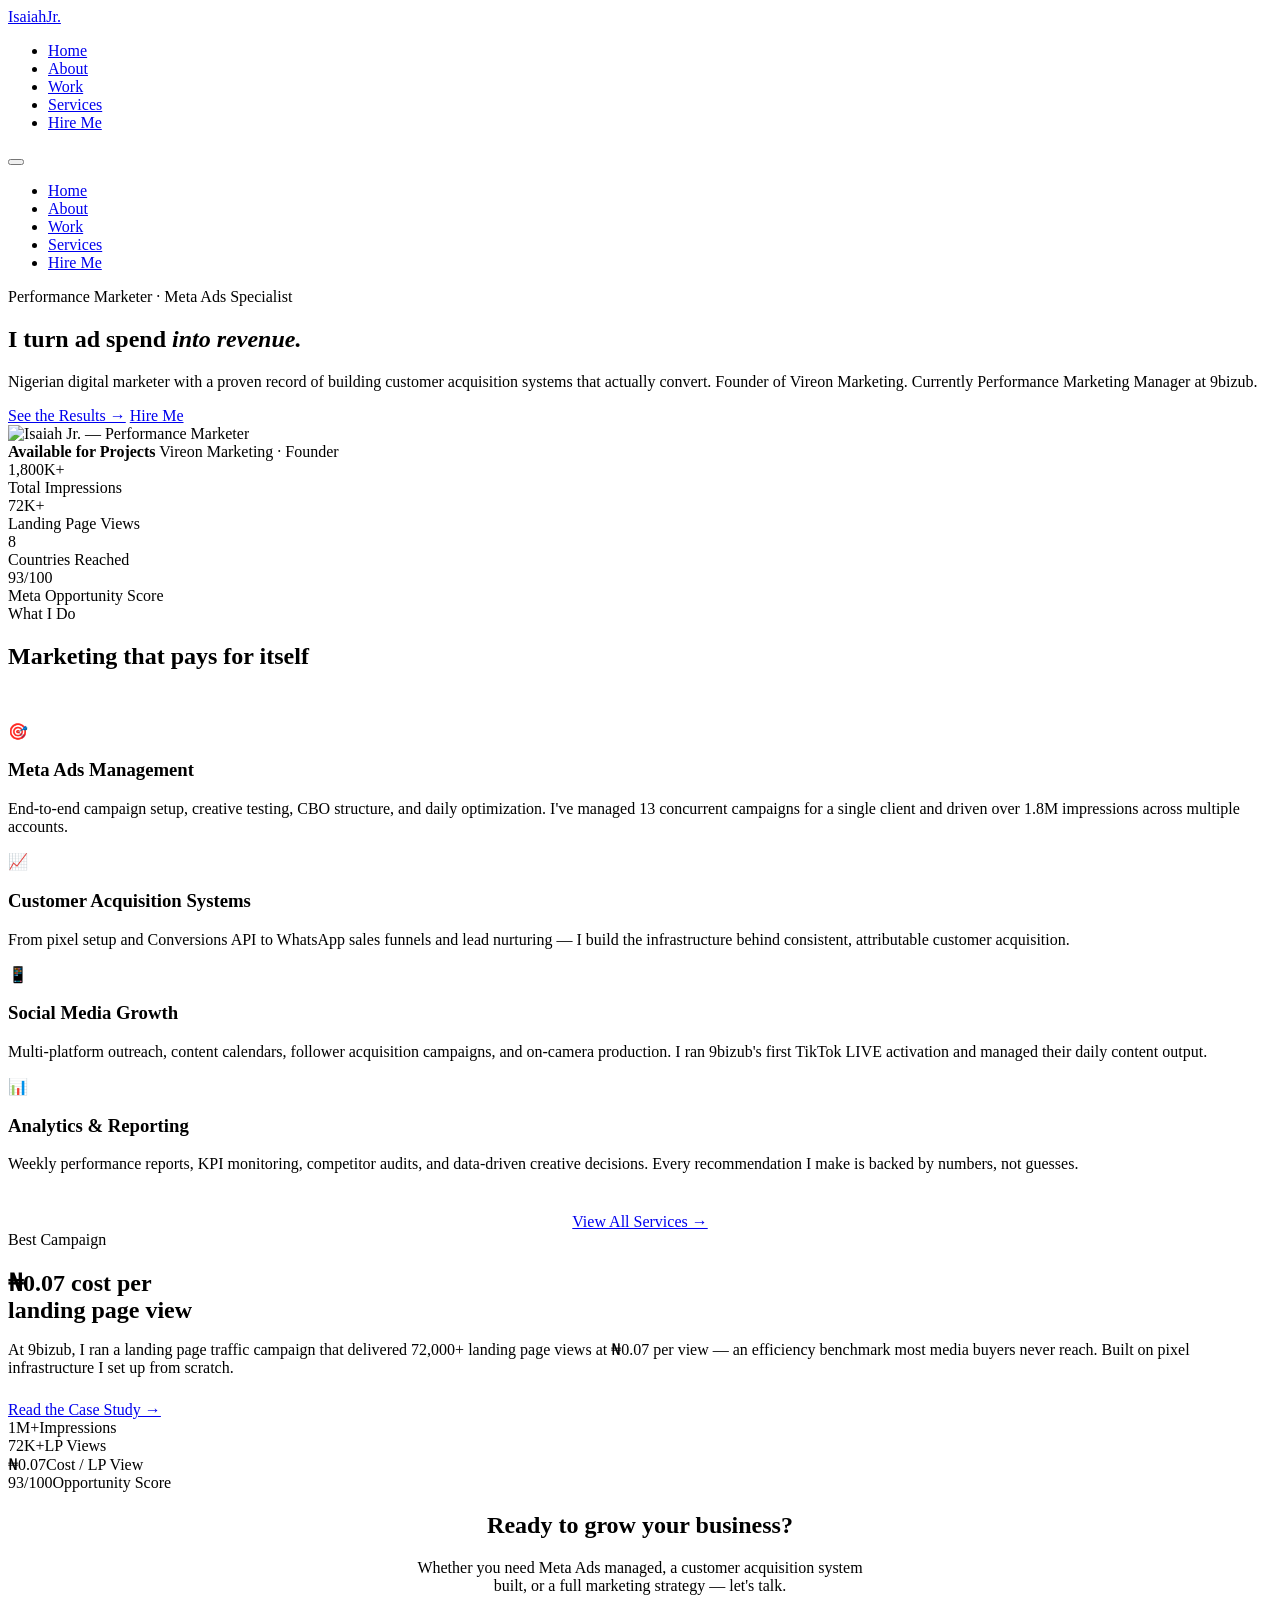
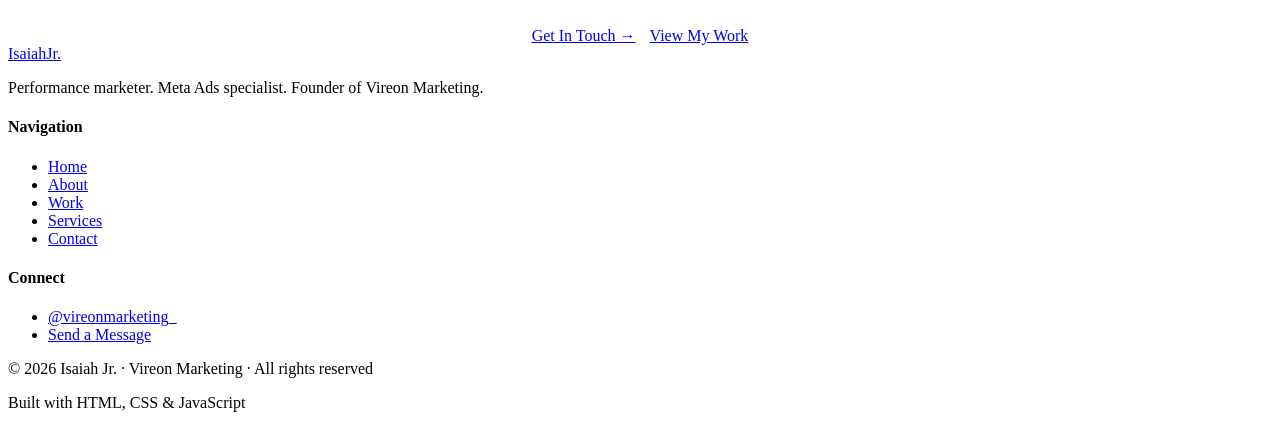
==== index.html @ 8ff554e5 "Add files via upload" ====
<!DOCTYPE html>
<html lang="en">
<head>
  <meta charset="UTF-8" />
  <meta name="viewport" content="width=device-width, initial-scale=1.0" />
  <title>Isaiah Jr. — Performance Marketing | Meta Ads Specialist</title>
  <meta name="description" content="Nigerian performance marketer specialising in Meta Ads, customer acquisition, and revenue growth. Founder of Vireon Marketing." />
  <link rel="stylesheet" href="css/style.css" />
</head>
<body>

<nav class="navbar">
  <div class="navbar-inner">
    <a href="index.html" class="nav-logo">Isaiah<span>Jr.</span></a>
    <ul class="nav-links">
      <li><a href="index.html" class="active">Home</a></li>
      <li><a href="about.html">About</a></li>
      <li><a href="work.html">Work</a></li>
      <li><a href="services.html">Services</a></li>
      <li><a href="contact.html" class="nav-cta">Hire Me</a></li>
    </ul>
    <button class="hamburger" aria-label="Toggle menu"><span></span><span></span><span></span></button>
  </div>
  <ul class="mobile-menu">
    <li><a href="index.html">Home</a></li>
    <li><a href="about.html">About</a></li>
    <li><a href="work.html">Work</a></li>
    <li><a href="services.html">Services</a></li>
    <li><a href="contact.html">Hire Me</a></li>
  </ul>
</nav>

<main>

  <!-- HERO -->
  <section class="hero">
    <div class="container">
      <div class="hero-grid">
        <div class="hero-content">
          <div class="hero-label">Performance Marketer · Meta Ads Specialist</div>
          <h1 class="hero-title">
            I turn ad spend
            <em>into revenue.</em>
          </h1>
          <p class="hero-desc">
            Nigerian digital marketer with a proven record of building customer acquisition systems that actually convert.
            Founder of Vireon Marketing. Currently Performance Marketing Manager at 9bizub.
          </p>
          <div class="hero-cta">
            <a href="work.html" class="btn btn-red">See the Results →</a>
            <a href="contact.html" class="btn btn-outline">Hire Me</a>
          </div>
        </div>
        <div class="hero-visual">
          <div class="photo-frame">
            <img src="img/isaiah.jpg" alt="Isaiah Jr. — Performance Marketer" class="hero-photo" />
            <div class="photo-badge">
              <div class="badge-dot"></div>
              <div class="badge-text">
                <strong>Available for Projects</strong>
                Vireon Marketing · Founder
              </div>
            </div>
          </div>
        </div>
      </div>
    </div>
  </section>

  <!-- STATS BAR -->
  <section class="stats-bar">
    <div class="container">
      <div class="stats-grid">
        <div class="stat-item reveal">
          <div class="stat-num" data-count="1800" data-suffix="K+">1,800K<span class="suf">+</span></div>
          <div class="stat-lbl">Total Impressions</div>
        </div>
        <div class="stat-item reveal d1">
          <div class="stat-num" data-count="72" data-suffix="K+">72K<span class="suf">+</span></div>
          <div class="stat-lbl">Landing Page Views</div>
        </div>
        <div class="stat-item reveal d2">
          <div class="stat-num" data-count="8" data-suffix="">8<span class="suf"></span></div>
          <div class="stat-lbl">Countries Reached</div>
        </div>
        <div class="stat-item reveal d3">
          <div class="stat-num" data-count="93" data-suffix="/100">93<span class="suf">/100</span></div>
          <div class="stat-lbl">Meta Opportunity Score</div>
        </div>
      </div>
    </div>
  </section>

  <!-- WHAT I DO -->
  <section class="section">
    <div class="container">
      <div class="reveal" style="margin-bottom:52px;">
        <span class="eyebrow">What I Do</span>
        <h2 style="color:var(--text);">Marketing that pays <span class="text-red">for itself</span></h2>
        <div class="divider-red"></div>
      </div>
      <div class="services-preview">
        <article class="card sp-card reveal d1">
          <div class="sp-icon">🎯</div>
          <h3>Meta Ads Management</h3>
          <p>End-to-end campaign setup, creative testing, CBO structure, and daily optimization. I've managed 13 concurrent campaigns for a single client and driven over 1.8M impressions across multiple accounts.</p>
        </article>
        <article class="card sp-card reveal d2">
          <div class="sp-icon">📈</div>
          <h3>Customer Acquisition Systems</h3>
          <p>From pixel setup and Conversions API to WhatsApp sales funnels and lead nurturing — I build the infrastructure behind consistent, attributable customer acquisition.</p>
        </article>
        <article class="card sp-card reveal d3">
          <div class="sp-icon">📱</div>
          <h3>Social Media Growth</h3>
          <p>Multi-platform outreach, content calendars, follower acquisition campaigns, and on-camera production. I ran 9bizub's first TikTok LIVE activation and managed their daily content output.</p>
        </article>
        <article class="card sp-card reveal d4">
          <div class="sp-icon">📊</div>
          <h3>Analytics & Reporting</h3>
          <p>Weekly performance reports, KPI monitoring, competitor audits, and data-driven creative decisions. Every recommendation I make is backed by numbers, not guesses.</p>
        </article>
      </div>
      <div style="text-align:center;margin-top:40px;" class="reveal">
        <a href="services.html" class="btn btn-outline">View All Services →</a>
      </div>
    </div>
  </section>

  <!-- FEATURED RESULT -->
  <section class="section-sm" style="background:var(--bg2);border-top:1px solid var(--border);border-bottom:1px solid var(--border);">
    <div class="container">
      <div class="result-banner reveal">
        <div>
          <span class="eyebrow">Best Campaign</span>
          <h2 style="color:var(--text);margin-bottom:14px;">₦0.07 cost per<br/><span class="text-red">landing page view</span></h2>
          <p style="margin-bottom:24px;">
            At 9bizub, I ran a landing page traffic campaign that delivered 72,000+ landing page views
            at ₦0.07 per view — an efficiency benchmark most media buyers never reach.
            Built on pixel infrastructure I set up from scratch.
          </p>
          <a href="work.html" class="btn btn-red">Read the Case Study →</a>
        </div>
        <div class="result-nums">
          <div class="rnum"><span class="rnum-val">1M+</span><span class="pstat-lbl text-muted">Impressions</span></div>
          <div class="rnum"><span class="rnum-val">72K+</span><span class="pstat-lbl text-muted">LP Views</span></div>
          <div class="rnum"><span class="rnum-val">₦0.07</span><span class="pstat-lbl text-muted">Cost / LP View</span></div>
          <div class="rnum"><span class="rnum-val">93/100</span><span class="pstat-lbl text-muted">Opportunity Score</span></div>
        </div>
      </div>
    </div>
  </section>

  <!-- CTA -->
  <section class="section-sm">
    <div class="container" style="text-align:center;">
      <div class="reveal">
        <h2 style="color:var(--text);">Ready to grow your <span class="text-gold">business?</span></h2>
        <p style="max-width:480px;margin:16px auto 32px;">
          Whether you need Meta Ads managed, a customer acquisition system built, or a full marketing strategy — let's talk.
        </p>
        <div style="display:flex;gap:14px;justify-content:center;flex-wrap:wrap;">
          <a href="contact.html" class="btn btn-red">Get In Touch →</a>
          <a href="work.html" class="btn btn-outline">View My Work</a>
        </div>
      </div>
    </div>
  </section>

</main>

<footer>
  <div class="footer-inner">
    <div class="footer-top">
      <div class="footer-brand">
        <a href="index.html" class="nav-logo">Isaiah<span>Jr.</span></a>
        <p>Performance marketer. Meta Ads specialist. Founder of Vireon Marketing.</p>
      </div>
      <nav class="footer-col">
        <h4>Navigation</h4>
        <ul>
          <li><a href="index.html">Home</a></li>
          <li><a href="about.html">About</a></li>
          <li><a href="work.html">Work</a></li>
          <li><a href="services.html">Services</a></li>
          <li><a href="contact.html">Contact</a></li>
        </ul>
      </nav>
      <div class="footer-col">
        <h4>Connect</h4>
        <ul>
          <li><a href="https://instagram.com/vireonmarketing_" target="_blank" rel="noopener">@vireonmarketing_</a></li>
          <li><a href="contact.html">Send a Message</a></li>
        </ul>
      </div>
    </div>
    <div class="footer-bottom">
      <p class="text-muted">&copy; 2026 Isaiah Jr. · Vireon Marketing · All rights reserved</p>
      <p class="text-muted">Built with HTML, CSS &amp; JavaScript</p>
    </div>
  </div>
</footer>

<script src="js/main.js"></script>
</body>
</html>
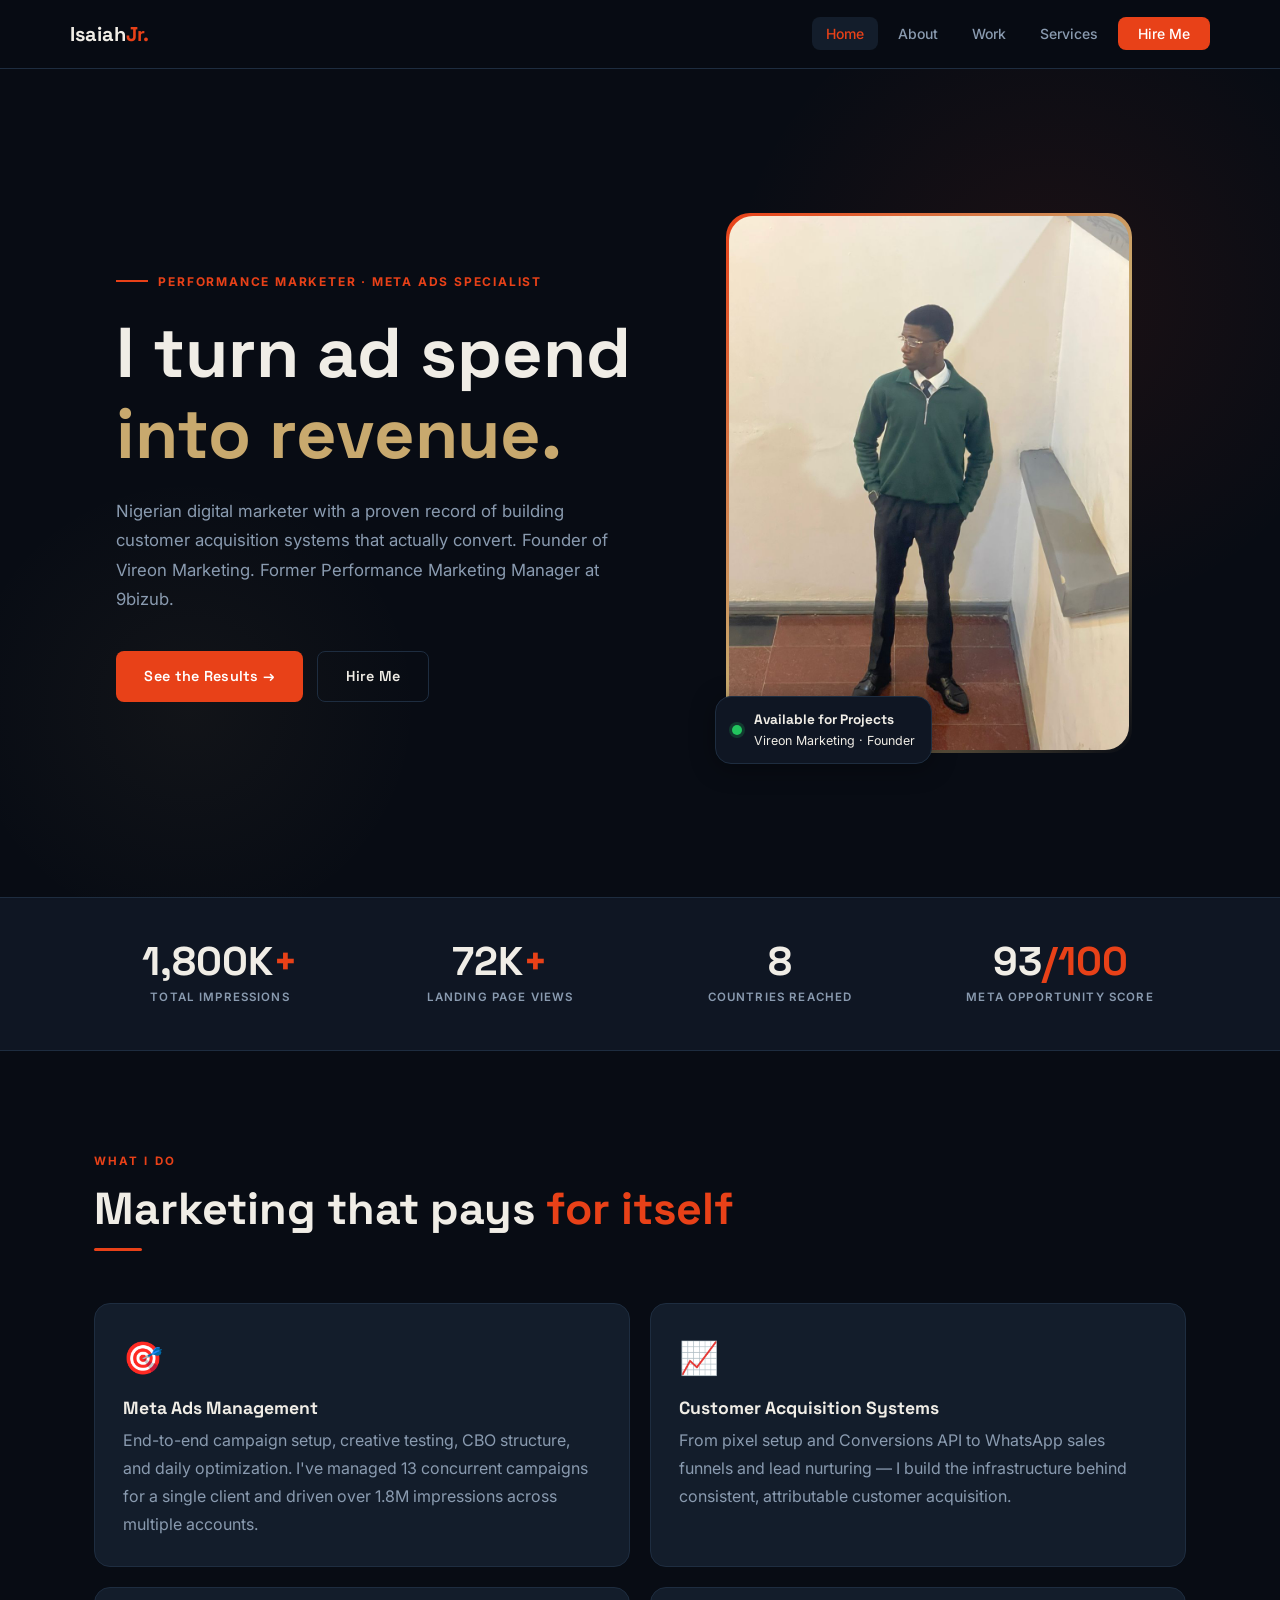
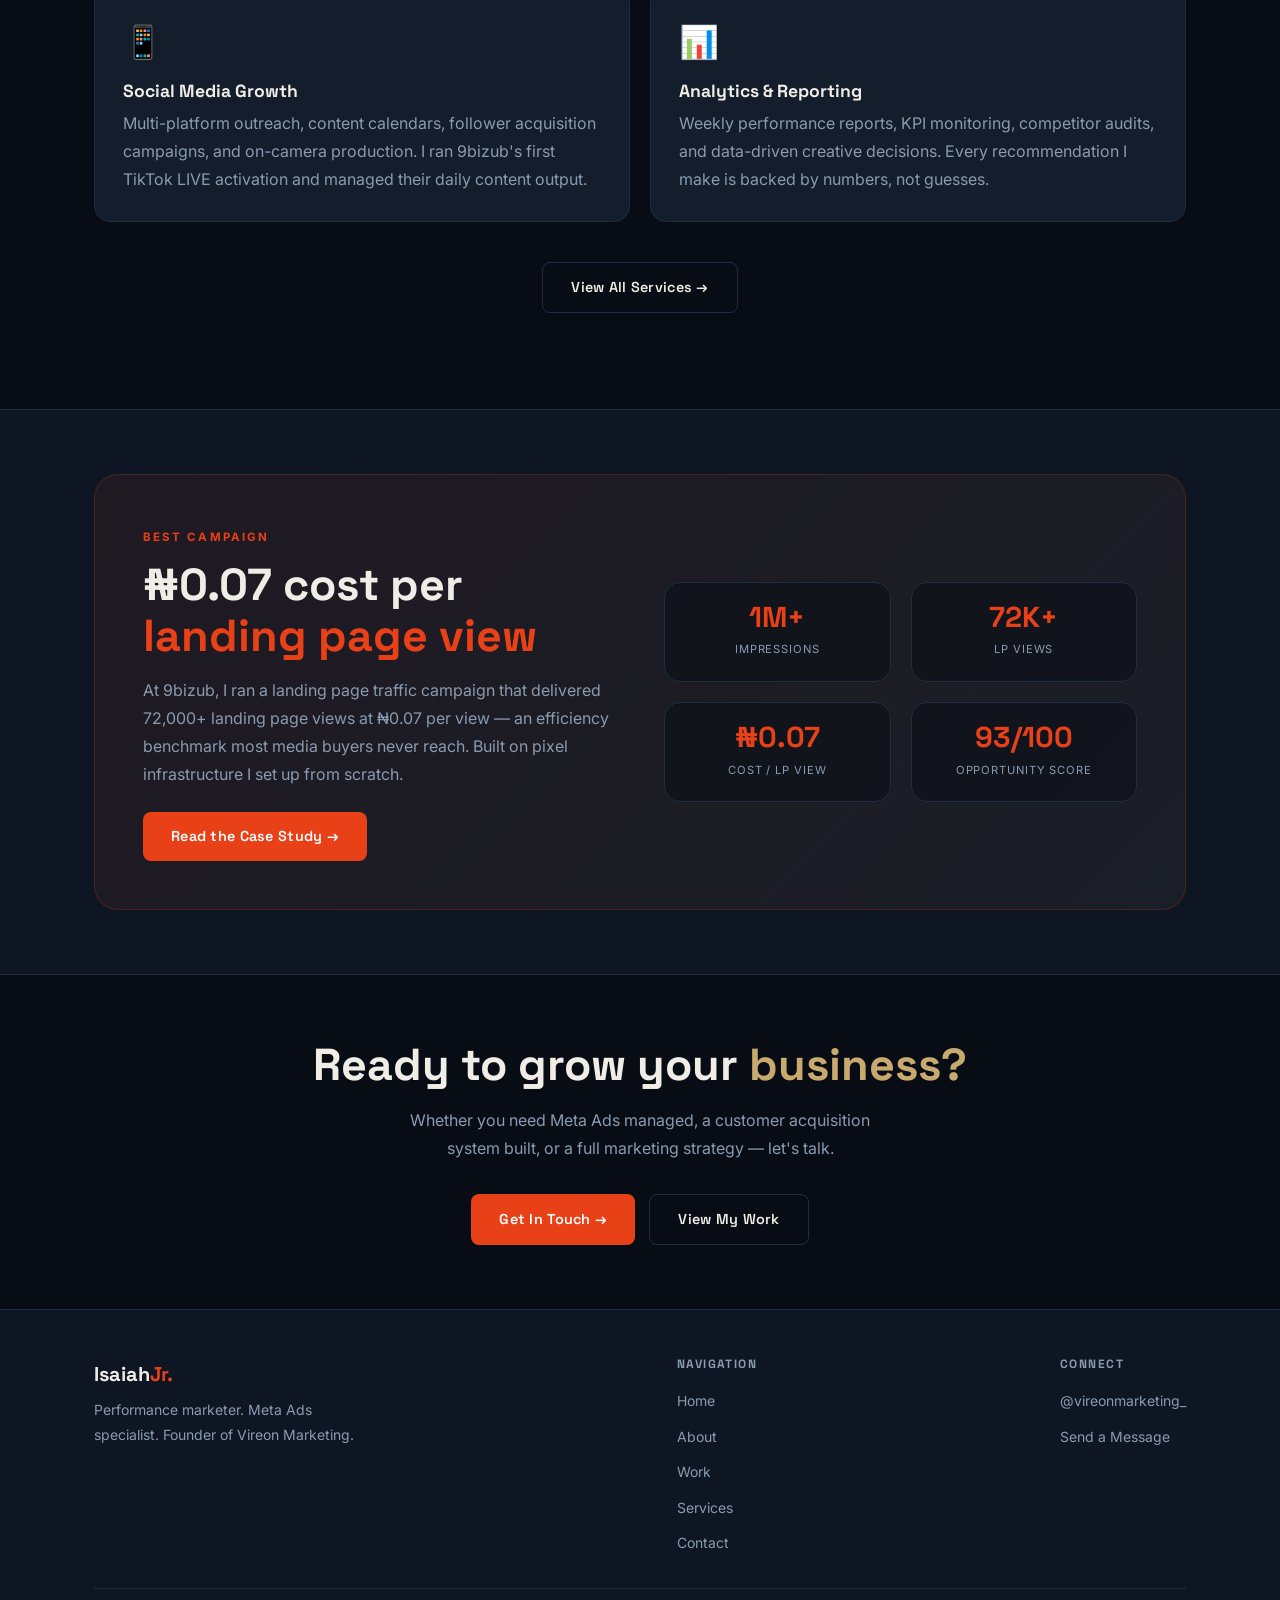
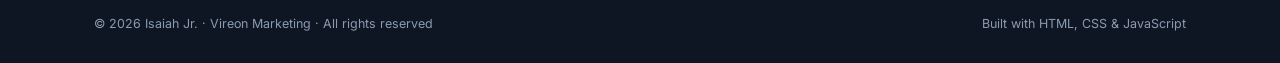
==== commit ec4f301e: "Update index.html" ====
--- a/index.html
+++ b/index.html
@@ -10,6 +10,7 @@
 <body>
 
 <nav class="navbar">
+  <input type="checkbox" id="nav-toggle" />
   <div class="navbar-inner">
     <a href="index.html" class="nav-logo">Isaiah<span>Jr.</span></a>
     <ul class="nav-links">
@@ -19,7 +20,9 @@
       <li><a href="services.html">Services</a></li>
       <li><a href="contact.html" class="nav-cta">Hire Me</a></li>
     </ul>
-    <button class="hamburger" aria-label="Toggle menu"><span></span><span></span><span></span></button>
+    <label for="nav-toggle" class="hamburger" aria-label="Toggle menu">
+      <span></span><span></span><span></span>
+    </label>
   </div>
   <ul class="mobile-menu">
     <li><a href="index.html">Home</a></li>
@@ -44,7 +47,7 @@
           </h1>
           <p class="hero-desc">
             Nigerian digital marketer with a proven record of building customer acquisition systems that actually convert.
-            Founder of Vireon Marketing. Currently Performance Marketing Manager at 9bizub.
+            Founder of Vireon Marketing. Former Performance Marketing Manager at 9bizub.
           </p>
           <div class="hero-cta">
             <a href="work.html" class="btn btn-red">See the Results →</a>
@@ -71,19 +74,19 @@
   <section class="stats-bar">
     <div class="container">
       <div class="stats-grid">
-        <div class="stat-item reveal">
+        <div class="stat-item">
           <div class="stat-num" data-count="1800" data-suffix="K+">1,800K<span class="suf">+</span></div>
           <div class="stat-lbl">Total Impressions</div>
         </div>
-        <div class="stat-item reveal d1">
+        <div class="stat-item">
           <div class="stat-num" data-count="72" data-suffix="K+">72K<span class="suf">+</span></div>
           <div class="stat-lbl">Landing Page Views</div>
         </div>
-        <div class="stat-item reveal d2">
+        <div class="stat-item">
           <div class="stat-num" data-count="8" data-suffix="">8<span class="suf"></span></div>
           <div class="stat-lbl">Countries Reached</div>
         </div>
-        <div class="stat-item reveal d3">
+        <div class="stat-item">
           <div class="stat-num" data-count="93" data-suffix="/100">93<span class="suf">/100</span></div>
           <div class="stat-lbl">Meta Opportunity Score</div>
         </div>
@@ -94,34 +97,34 @@
   <!-- WHAT I DO -->
   <section class="section">
     <div class="container">
-      <div class="reveal" style="margin-bottom:52px;">
+      <div style="margin-bottom:52px;">
         <span class="eyebrow">What I Do</span>
         <h2 style="color:var(--text);">Marketing that pays <span class="text-red">for itself</span></h2>
         <div class="divider-red"></div>
       </div>
       <div class="services-preview">
-        <article class="card sp-card reveal d1">
+        <article class="card sp-card">
           <div class="sp-icon">🎯</div>
           <h3>Meta Ads Management</h3>
           <p>End-to-end campaign setup, creative testing, CBO structure, and daily optimization. I've managed 13 concurrent campaigns for a single client and driven over 1.8M impressions across multiple accounts.</p>
         </article>
-        <article class="card sp-card reveal d2">
+        <article class="card sp-card">
           <div class="sp-icon">📈</div>
           <h3>Customer Acquisition Systems</h3>
           <p>From pixel setup and Conversions API to WhatsApp sales funnels and lead nurturing — I build the infrastructure behind consistent, attributable customer acquisition.</p>
         </article>
-        <article class="card sp-card reveal d3">
+        <article class="card sp-card">
           <div class="sp-icon">📱</div>
           <h3>Social Media Growth</h3>
           <p>Multi-platform outreach, content calendars, follower acquisition campaigns, and on-camera production. I ran 9bizub's first TikTok LIVE activation and managed their daily content output.</p>
         </article>
-        <article class="card sp-card reveal d4">
+        <article class="card sp-card">
           <div class="sp-icon">📊</div>
           <h3>Analytics & Reporting</h3>
           <p>Weekly performance reports, KPI monitoring, competitor audits, and data-driven creative decisions. Every recommendation I make is backed by numbers, not guesses.</p>
         </article>
       </div>
-      <div style="text-align:center;margin-top:40px;" class="reveal">
+      <div style="text-align:center;margin-top:40px;">
         <a href="services.html" class="btn btn-outline">View All Services →</a>
       </div>
     </div>
@@ -130,7 +133,7 @@
   <!-- FEATURED RESULT -->
   <section class="section-sm" style="background:var(--bg2);border-top:1px solid var(--border);border-bottom:1px solid var(--border);">
     <div class="container">
-      <div class="result-banner reveal">
+      <div class="result-banner">
         <div>
           <span class="eyebrow">Best Campaign</span>
           <h2 style="color:var(--text);margin-bottom:14px;">₦0.07 cost per<br/><span class="text-red">landing page view</span></h2>
@@ -142,10 +145,10 @@
           <a href="work.html" class="btn btn-red">Read the Case Study →</a>
         </div>
         <div class="result-nums">
-          <div class="rnum"><span class="rnum-val">1M+</span><span class="pstat-lbl text-muted">Impressions</span></div>
-          <div class="rnum"><span class="rnum-val">72K+</span><span class="pstat-lbl text-muted">LP Views</span></div>
-          <div class="rnum"><span class="rnum-val">₦0.07</span><span class="pstat-lbl text-muted">Cost / LP View</span></div>
-          <div class="rnum"><span class="rnum-val">93/100</span><span class="pstat-lbl text-muted">Opportunity Score</span></div>
+          <div class="rnum"><span class="rnum-val">1M+</span><span class="rnum-lbl text-muted">Impressions</span></div>
+          <div class="rnum"><span class="rnum-val">72K+</span><span class="rnum-lbl text-muted">LP Views</span></div>
+          <div class="rnum"><span class="rnum-val">₦0.07</span><span class="rnum-lbl text-muted">Cost / LP View</span></div>
+          <div class="rnum"><span class="rnum-val">93/100</span><span class="rnum-lbl text-muted">Opportunity Score</span></div>
         </div>
       </div>
     </div>
@@ -154,15 +157,13 @@
   <!-- CTA -->
   <section class="section-sm">
     <div class="container" style="text-align:center;">
-      <div class="reveal">
-        <h2 style="color:var(--text);">Ready to grow your <span class="text-gold">business?</span></h2>
-        <p style="max-width:480px;margin:16px auto 32px;">
-          Whether you need Meta Ads managed, a customer acquisition system built, or a full marketing strategy — let's talk.
-        </p>
-        <div style="display:flex;gap:14px;justify-content:center;flex-wrap:wrap;">
-          <a href="contact.html" class="btn btn-red">Get In Touch →</a>
-          <a href="work.html" class="btn btn-outline">View My Work</a>
-        </div>
+      <h2 style="color:var(--text);">Ready to grow your <span class="text-gold">business?</span></h2>
+      <p style="max-width:480px;margin:16px auto 32px;">
+        Whether you need Meta Ads managed, a customer acquisition system built, or a full marketing strategy — let's talk.
+      </p>
+      <div style="display:flex;gap:14px;justify-content:center;flex-wrap:wrap;">
+        <a href="contact.html" class="btn btn-red">Get In Touch →</a>
+        <a href="work.html" class="btn btn-outline">View My Work</a>
       </div>
     </div>
   </section>
--- a/css/style.css
+++ b/css/style.css
@@ -0,0 +1,311 @@
+/* ============================================
+   ISAIAH JR. — PROFESSIONAL PORTFOLIO
+   Performance Marketing | Meta Ads Specialist
+   ============================================ */
+
+@import url('https://fonts.googleapis.com/css2?family=Space+Grotesk:wght@300;400;500;600;700&family=Inter:wght@300;400;500;600&display=swap');
+
+:root {
+  --bg:        #080C14;
+  --bg2:       #0F1623;
+  --bg3:       #131D2B;
+  --red:       #E84118;
+  --red2:      #C4360F;
+  --gold:      #C8A96E;
+  --gold2:     #E2C898;
+  --text:      #F0EDE6;
+  --muted:     #8A9BB0;
+  --border:    #1E2D40;
+  --success:   #22C55E;
+  --danger:    #EF4444;
+  --fd:        'Space Grotesk', sans-serif;
+  --fb:        'Inter', sans-serif;
+  --r:         8px;
+  --rl:        16px;
+  --rx:        24px;
+  --sh:        0 4px 24px rgba(0,0,0,.35);
+  --shl:       0 12px 48px rgba(0,0,0,.5);
+  --ease:      all .3s cubic-bezier(.4,0,.2,1);
+}
+
+*,*::before,*::after{box-sizing:border-box;margin:0;padding:0}
+html{scroll-behavior:smooth;font-size:16px}
+body{background:var(--bg);color:var(--text);font-family:var(--fb);line-height:1.6;overflow-x:hidden}
+img{max-width:100%;display:block}
+a{color:inherit;text-decoration:none}
+ul{list-style:none}
+button{cursor:pointer;border:none;background:none;font-family:inherit}
+input,textarea,select{font-family:inherit}
+
+h1,h2,h3,h4{font-family:var(--fd);font-weight:700;line-height:1.15}
+h1{font-size:clamp(2.6rem,5.5vw,4.4rem)}
+h2{font-size:clamp(1.8rem,3.5vw,2.8rem)}
+h3{font-size:clamp(1.1rem,2vw,1.5rem)}
+h4{font-size:1rem}
+p{color:var(--muted);line-height:1.75}
+
+/* ---- LAYOUT ---- */
+.container{max-width:1140px;margin:0 auto;padding:0 24px}
+.section{padding:96px 0}
+.section-sm{padding:64px 0}
+.eyebrow{display:inline-block;font-size:.72rem;font-weight:700;letter-spacing:.18em;text-transform:uppercase;color:var(--red);margin-bottom:12px}
+.divider-red{height:3px;width:48px;background:var(--red);border-radius:2px;margin:14px 0 0}
+.divider-red.center{margin:14px auto 0}
+.text-red{color:var(--red)}
+.text-gold{color:var(--gold)}
+.text-muted{color:var(--muted)}
+
+/* ---- NAV ---- */
+.navbar{position:sticky;top:0;z-index:1000;background:rgba(8,12,20,.92);backdrop-filter:blur(14px);border-bottom:1px solid var(--border);padding:0 24px}
+.navbar-inner{max-width:1140px;margin:0 auto;display:flex;align-items:center;justify-content:space-between;height:68px}
+.nav-logo{font-family:var(--fd);font-size:1.25rem;font-weight:700;color:var(--text)}
+.nav-logo span{color:var(--red)}
+.nav-links{display:flex;align-items:center;gap:6px}
+.nav-links a{font-size:.875rem;font-weight:500;color:var(--muted);padding:8px 14px;border-radius:var(--r);transition:var(--ease)}
+.nav-links a:hover,.nav-links a.active{color:var(--text);background:var(--bg3)}
+.nav-links a.active{color:var(--red)}
+.nav-cta{background:var(--red)!important;color:#fff!important;padding:8px 20px!important}
+.nav-cta:hover{background:var(--red2)!important}
+.hamburger{display:none;flex-direction:column;gap:5px;padding:8px;border-radius:var(--r);transition:var(--ease);cursor:pointer}
+.hamburger span{display:block;width:24px;height:2px;background:var(--text);border-radius:2px;transition:var(--ease)}
+.mobile-menu{display:none;flex-direction:column;padding:12px 0 20px;border-top:1px solid var(--border);gap:4px}
+.mobile-menu a{font-size:.95rem;font-weight:500;color:var(--muted);padding:12px 16px;border-radius:var(--r);transition:var(--ease)}
+.mobile-menu a:hover,.mobile-menu a.active{color:var(--text);background:var(--bg3)}
+
+/* ---- NAV MOBILE TOGGLE (CSS only) ---- */
+#nav-toggle{display:none}
+#nav-toggle:checked ~ .mobile-menu{display:flex}
+#nav-toggle:checked ~ .navbar-inner .hamburger span:nth-child(1){transform:translateY(7px) rotate(45deg)}
+#nav-toggle:checked ~ .navbar-inner .hamburger span:nth-child(2){opacity:0}
+#nav-toggle:checked ~ .navbar-inner .hamburger span:nth-child(3){transform:translateY(-7px) rotate(-45deg)}
+
+/* ---- BUTTONS ---- */
+.btn{display:inline-flex;align-items:center;gap:8px;padding:13px 28px;border-radius:var(--r);font-family:var(--fd);font-size:.9rem;font-weight:600;letter-spacing:.02em;transition:var(--ease);cursor:pointer}
+.btn-red{background:var(--red);color:#fff}
+.btn-red:hover{background:var(--red2);transform:translateY(-2px);box-shadow:0 8px 24px rgba(232,65,24,.35)}
+.btn-outline{background:transparent;color:var(--text);border:1.5px solid var(--border)}
+.btn-outline:hover{border-color:var(--muted);transform:translateY(-2px)}
+
+/* ---- CARDS ---- */
+.card{background:var(--bg3);border:1px solid var(--border);border-radius:var(--rl);transition:var(--ease);overflow:hidden}
+.card:hover{border-color:rgba(232,65,24,.3);transform:translateY(-4px);box-shadow:var(--shl)}
+
+/* ---- TAGS ---- */
+.tag{display:inline-block;font-size:.7rem;font-weight:700;letter-spacing:.08em;text-transform:uppercase;padding:4px 10px;border-radius:100px;border:1px solid}
+.tag-red{color:var(--red);border-color:rgba(232,65,24,.3);background:rgba(232,65,24,.08)}
+.tag-gold{color:var(--gold);border-color:rgba(200,169,110,.3);background:rgba(200,169,110,.08)}
+.tag-blue{color:#60A5FA;border-color:rgba(96,165,250,.3);background:rgba(96,165,250,.08)}
+.tag-green{color:var(--success);border-color:rgba(34,197,94,.3);background:rgba(34,197,94,.08)}
+
+/* ---- PAGE HERO ---- */
+.page-hero{padding:80px 0 60px;border-bottom:1px solid var(--border);position:relative;overflow:hidden}
+.page-hero::before{content:'';position:absolute;top:-60px;right:-60px;width:400px;height:400px;background:radial-gradient(circle,rgba(232,65,24,.07) 0%,transparent 70%);pointer-events:none}
+.page-hero h1{color:var(--text)}
+.page-hero p{max-width:580px;margin-top:16px;font-size:1.05rem}
+
+/* ---- SCROLL REVEAL ---- */
+.reveal{opacity:1;transform:translateY(0);transition:opacity .6s ease,transform .6s ease}
+.reveal.visible{opacity:1;transform:translateY(0)}
+.d1{transition-delay:.1s}.d2{transition-delay:.2s}.d3{transition-delay:.3s}.d4{transition-delay:.4s}
+
+/* ---- FOOTER ---- */
+footer{background:var(--bg2);border-top:1px solid var(--border);padding:48px 0 28px}
+.footer-inner{max-width:1140px;margin:0 auto;padding:0 24px;display:flex;flex-direction:column;gap:32px}
+.footer-top{display:flex;justify-content:space-between;align-items:flex-start;gap:32px;flex-wrap:wrap}
+.footer-brand p{font-size:.875rem;max-width:280px;margin-top:8px}
+.footer-col h4{font-family:var(--fd);font-size:.75rem;letter-spacing:.12em;text-transform:uppercase;color:var(--muted);margin-bottom:16px}
+.footer-col ul{display:flex;flex-direction:column;gap:10px}
+.footer-col ul a{font-size:.875rem;color:var(--muted);transition:var(--ease)}
+.footer-col ul a:hover{color:var(--text)}
+.footer-bottom{padding-top:24px;border-top:1px solid var(--border);display:flex;justify-content:space-between;align-items:center;flex-wrap:wrap;gap:12px}
+.footer-bottom p{font-size:.78rem}
+
+/* ============================================
+   HOME PAGE
+   ============================================ */
+.hero{min-height:92vh;display:flex;align-items:center;position:relative;overflow:hidden;padding:80px 0}
+.hero::before{content:'';position:absolute;top:-120px;right:-120px;width:700px;height:700px;background:radial-gradient(circle,rgba(232,65,24,.09) 0%,transparent 65%);pointer-events:none}
+.hero::after{content:'';position:absolute;bottom:-60px;left:-60px;width:500px;height:500px;background:radial-gradient(circle,rgba(200,169,110,.05) 0%,transparent 65%);pointer-events:none}
+.hero-grid{display:grid;grid-template-columns:1.1fr 1fr;align-items:center;gap:64px}
+.hero-content{position:relative;z-index:1}
+.hero-label{display:inline-flex;align-items:center;gap:10px;font-size:.75rem;font-weight:700;letter-spacing:.15em;text-transform:uppercase;color:var(--red);margin-bottom:22px}
+.hero-label::before{content:'';display:block;width:32px;height:2px;background:var(--red)}
+.hero-title{color:var(--text);margin-bottom:22px}
+.hero-title em{color:var(--gold);font-style:normal;display:block}
+.hero-desc{font-size:1.05rem;max-width:500px;margin-bottom:36px}
+.hero-cta{display:flex;gap:14px;flex-wrap:wrap}
+.hero-visual{position:relative;z-index:1;display:flex;justify-content:center}
+.photo-frame{position:relative;display:inline-block}
+.photo-frame::before{content:'';position:absolute;inset:-3px;background:linear-gradient(135deg,var(--red),var(--gold),transparent);border-radius:var(--rx);z-index:-1}
+.hero-photo{width:100%;max-width:400px;aspect-ratio:3/4;object-fit:cover;object-position:center top;border-radius:var(--rx);display:block}
+.photo-badge{position:absolute;bottom:-14px;left:-14px;background:var(--bg2);border:1px solid var(--border);border-radius:var(--rl);padding:12px 16px;display:flex;align-items:center;gap:12px;box-shadow:var(--sh)}
+.badge-dot{width:10px;height:10px;border-radius:50%;background:var(--success);box-shadow:0 0 0 3px rgba(34,197,94,.2);flex-shrink:0}
+.badge-text{font-size:.78rem}
+.badge-text strong{display:block;font-family:var(--fd);font-size:.85rem;color:var(--text)}
+
+/* Stats bar */
+.stats-bar{background:var(--bg2);border-top:1px solid var(--border);border-bottom:1px solid var(--border);padding:44px 0}
+.stats-grid{display:grid;grid-template-columns:repeat(4,1fr);gap:28px;text-align:center}
+.stat-num{font-family:var(--fd);font-size:2.5rem;font-weight:700;color:var(--text);line-height:1;margin-bottom:6px}
+.stat-num .suf{color:var(--red)}
+.stat-lbl{font-size:.72rem;font-weight:600;letter-spacing:.1em;text-transform:uppercase;color:var(--muted)}
+
+/* What I do */
+.services-preview{display:grid;grid-template-columns:repeat(2,1fr);gap:20px}
+.sp-card{padding:28px}
+.sp-icon{font-size:2rem;margin-bottom:14px}
+.sp-card h3{color:var(--text);margin-bottom:8px;font-size:1.1rem}
+
+/* Featured result */
+.result-banner{background:linear-gradient(135deg,rgba(232,65,24,.08),rgba(200,169,110,.06));border:1px solid rgba(232,65,24,.2);border-radius:var(--rx);padding:48px;display:grid;grid-template-columns:1fr 1fr;gap:48px;align-items:center}
+.result-nums{display:grid;grid-template-columns:repeat(2,1fr);gap:20px}
+.rnum{padding:20px;background:rgba(8,12,20,.5);border:1px solid var(--border);border-radius:var(--rl);text-align:center}
+.rnum-val{font-family:var(--fd);font-size:1.8rem;font-weight:700;color:var(--red);line-height:1;display:block;margin-bottom:4px}
+.rnum-lbl{font-size:.7rem;text-transform:uppercase;letter-spacing:.08em}
+
+/* ============================================
+   ABOUT PAGE
+   ============================================ */
+.about-grid{display:grid;grid-template-columns:1fr 1.6fr;gap:56px;align-items:start}
+.about-photo-col{position:sticky;top:88px}
+.about-photo{width:100%;aspect-ratio:3/4;object-fit:cover;object-position:center top;border-radius:var(--rx);border:1px solid var(--border);display:block}
+.about-quick{background:var(--bg3);border:1px solid var(--border);border-radius:var(--rl);padding:22px;margin-top:18px}
+.about-quick h4{font-family:var(--fd);font-size:.78rem;letter-spacing:.1em;text-transform:uppercase;color:var(--muted);margin-bottom:14px}
+.qitem{display:flex;gap:10px;font-size:.875rem;color:var(--muted);padding:8px 0;border-bottom:1px solid var(--border)}
+.qitem:last-child{border-bottom:none}
+.qitem strong{color:var(--text);font-weight:600;min-width:80px;flex-shrink:0}
+.about-content{display:flex;flex-direction:column;gap:44px}
+.about-block h3{color:var(--text);margin-bottom:14px;padding-bottom:10px;border-bottom:1px solid var(--border)}
+
+/* Experience timeline */
+.timeline{display:flex;flex-direction:column;gap:0}
+.tl-item{position:relative;padding-left:28px;padding-bottom:36px}
+.tl-item::before{content:'';position:absolute;left:0;top:6px;width:10px;height:10px;border-radius:50%;background:var(--red);flex-shrink:0}
+.tl-item::after{content:'';position:absolute;left:4px;top:16px;width:1px;bottom:0;background:var(--border)}
+.tl-item:last-child::after{display:none}
+.tl-item:last-child{padding-bottom:0}
+.tl-date{font-size:.75rem;font-weight:600;letter-spacing:.08em;text-transform:uppercase;color:var(--red);margin-bottom:4px}
+.tl-role{font-family:var(--fd);font-size:1rem;font-weight:700;color:var(--text);margin-bottom:2px}
+.tl-company{font-size:.85rem;color:var(--gold);margin-bottom:10px;font-weight:500}
+.tl-desc{font-size:.875rem;line-height:1.7}
+.tl-wins{margin-top:12px;display:flex;flex-direction:column;gap:6px}
+.tl-win{font-size:.82rem;color:var(--muted);display:flex;gap:8px}
+.tl-win::before{content:'→';color:var(--red);font-weight:700;flex-shrink:0}
+
+/* Tools grid */
+.tools-grid{display:flex;flex-wrap:wrap;gap:10px}
+.tool-pill{display:flex;align-items:center;gap:7px;padding:7px 14px;background:var(--bg3);border:1px solid var(--border);border-radius:100px;font-size:.82rem;font-weight:500;color:var(--muted);transition:var(--ease)}
+.tool-pill:hover{border-color:var(--red);color:var(--text)}
+.tool-dot{width:6px;height:6px;border-radius:50%;background:var(--red);flex-shrink:0}
+
+/* ============================================
+   WORK PAGE
+   ============================================ */
+.work-grid{display:flex;flex-direction:column;gap:48px}
+.case-card{border-radius:var(--rx)}
+.case-header{padding:36px 36px 28px;border-bottom:1px solid var(--border)}
+.case-meta{display:flex;gap:10px;flex-wrap:wrap;margin-bottom:16px}
+.case-header h2{color:var(--text);font-size:1.6rem;margin-bottom:10px}
+.case-header p{font-size:.95rem}
+.case-body{padding:28px 36px;display:grid;grid-template-columns:1fr 1fr;gap:32px}
+.case-section h4{font-family:var(--fd);font-size:.78rem;letter-spacing:.1em;text-transform:uppercase;color:var(--muted);margin-bottom:14px}
+.case-results{display:grid;grid-template-columns:repeat(2,1fr);gap:12px}
+.cr-box{background:var(--bg2);border:1px solid var(--border);border-radius:var(--rl);padding:16px;text-align:center}
+.cr-val{font-family:var(--fd);font-size:1.5rem;font-weight:700;color:var(--red);display:block;margin-bottom:3px;line-height:1}
+.cr-lbl{font-size:.68rem;text-transform:uppercase;letter-spacing:.08em}
+.case-points{display:flex;flex-direction:column;gap:8px}
+.case-point{font-size:.875rem;color:var(--muted);display:flex;gap:8px;line-height:1.6}
+.case-point::before{content:'✓';color:var(--success);font-weight:700;flex-shrink:0;margin-top:1px}
+
+/* ============================================
+   SERVICES PAGE
+   ============================================ */
+.services-grid{display:grid;grid-template-columns:repeat(2,1fr);gap:24px}
+.service-card{padding:36px}
+.service-num{font-family:var(--fd);font-size:2.5rem;font-weight:700;color:rgba(232,65,24,.15);line-height:1;margin-bottom:16px}
+.service-card h3{color:var(--text);margin-bottom:12px}
+.service-list{margin-top:16px;display:flex;flex-direction:column;gap:8px}
+.service-item{font-size:.875rem;color:var(--muted);display:flex;gap:8px}
+.service-item::before{content:'→';color:var(--red);font-weight:700;flex-shrink:0}
+.process-grid{display:grid;grid-template-columns:repeat(4,1fr);gap:20px}
+.process-step{text-align:center;padding:28px 20px}
+.step-num{font-family:var(--fd);font-size:2rem;font-weight:700;color:var(--red);line-height:1;margin-bottom:12px}
+.process-step h4{color:var(--text);margin-bottom:8px;font-size:.95rem}
+
+/* ============================================
+   CONTACT PAGE
+   ============================================ */
+.contact-grid{display:grid;grid-template-columns:1fr 1.5fr;gap:56px;align-items:start}
+.contact-info{display:flex;flex-direction:column;gap:28px}
+.contact-intro h2{color:var(--text);margin-bottom:12px}
+.contact-items{display:flex;flex-direction:column;gap:16px}
+.ci{display:flex;gap:14px;align-items:flex-start}
+.ci-icon{width:42px;height:42px;background:var(--bg3);border:1px solid var(--border);border-radius:var(--r);display:flex;align-items:center;justify-content:center;font-size:1rem;flex-shrink:0}
+.ci-text strong{display:block;color:var(--text);font-size:.88rem;margin-bottom:2px}
+.ci-text span{font-size:.83rem}
+.avail-card{background:linear-gradient(135deg,rgba(34,197,94,.06),rgba(34,197,94,.03));border:1px solid rgba(34,197,94,.2);border-radius:var(--rl);padding:22px}
+.avail-dot{width:8px;height:8px;border-radius:50%;background:var(--success);box-shadow:0 0 0 3px rgba(34,197,94,.2);display:inline-block;margin-right:8px}
+.avail-card h4{color:var(--text);font-family:var(--fd);font-size:.95rem;margin-bottom:6px}
+.contact-form-wrap{background:var(--bg3);border:1px solid var(--border);border-radius:var(--rx);padding:40px}
+.contact-form-wrap h3{color:var(--text);margin-bottom:26px}
+.fg{margin-bottom:18px}
+.fg label{display:block;font-size:.78rem;font-weight:700;letter-spacing:.06em;text-transform:uppercase;color:var(--muted);margin-bottom:7px}
+.fi{width:100%;background:var(--bg2);border:1.5px solid var(--border);border-radius:var(--r);padding:12px 16px;color:var(--text);font-size:.95rem;transition:var(--ease);outline:none}
+.fi::placeholder{color:var(--muted)}
+.fi:focus{border-color:var(--red);box-shadow:0 0 0 3px rgba(232,65,24,.1)}
+textarea.fi{min-height:130px;resize:vertical}
+.fg.error .fi{border-color:var(--danger)}
+.err-msg{display:none;font-size:.78rem;color:var(--danger);margin-top:5px}
+.err-msg.show{display:block}
+.form-row{display:grid;grid-template-columns:1fr 1fr;gap:16px}
+.form-success{display:none;text-align:center;padding:32px}
+.form-success.show{display:block}
+.form-success .si{font-size:3rem;margin-bottom:14px}
+.form-success h3{color:var(--text);margin-bottom:8px}
+.sub-btn{width:100%;justify-content:center;padding:15px;font-size:1rem;margin-top:6px}
+
+/* ============================================
+   RESPONSIVE
+   ============================================ */
+@media(max-width:1024px){
+  .hero-grid{grid-template-columns:1fr;gap:48px;text-align:center}
+  .hero-desc{margin:0 auto 36px}
+  .hero-cta{justify-content:center}
+  .hero-visual{justify-content:center}
+  .photo-badge{left:50%;transform:translateX(-50%);bottom:-14px;white-space:nowrap}
+  .stats-grid{grid-template-columns:repeat(2,1fr)}
+  .services-preview{grid-template-columns:1fr}
+  .result-banner{grid-template-columns:1fr}
+  .about-grid{grid-template-columns:1fr}
+  .about-photo-col{position:static;display:flex;flex-direction:column;align-items:center}
+  .about-photo{max-width:280px}
+  .about-quick{max-width:280px;width:100%}
+  .case-body{grid-template-columns:1fr}
+  .services-grid{grid-template-columns:1fr}
+  .process-grid{grid-template-columns:repeat(2,1fr)}
+  .contact-grid{grid-template-columns:1fr}
+}
+@media(max-width:768px){
+  .section{padding:64px 0}
+  .nav-links{display:none}
+  .hamburger{display:flex}
+  .stats-grid{gap:20px}
+  .case-body{padding:20px}
+  .case-header{padding:24px 20px 20px}
+  .contact-form-wrap{padding:24px}
+  .form-row{grid-template-columns:1fr}
+}
+@media(max-width:480px){
+  .stats-grid{grid-template-columns:1fr 1fr}
+  .stat-num{font-size:2rem}
+  .hero-cta{flex-direction:column;align-items:center}
+  .hero-cta .btn{width:100%;justify-content:center}
+  .result-nums{grid-template-columns:1fr 1fr}
+  .process-grid{grid-template-columns:1fr 1fr}
+  .about-photo{max-width:240px}
+  .about-quick{max-width:240px}
+}
+@media(prefers-reduced-motion:reduce){
+  *,*::before,*::after{animation-duration:.01ms!important;transition-duration:.01ms!important}
+  .reveal{opacity:1;transform:none}
+}
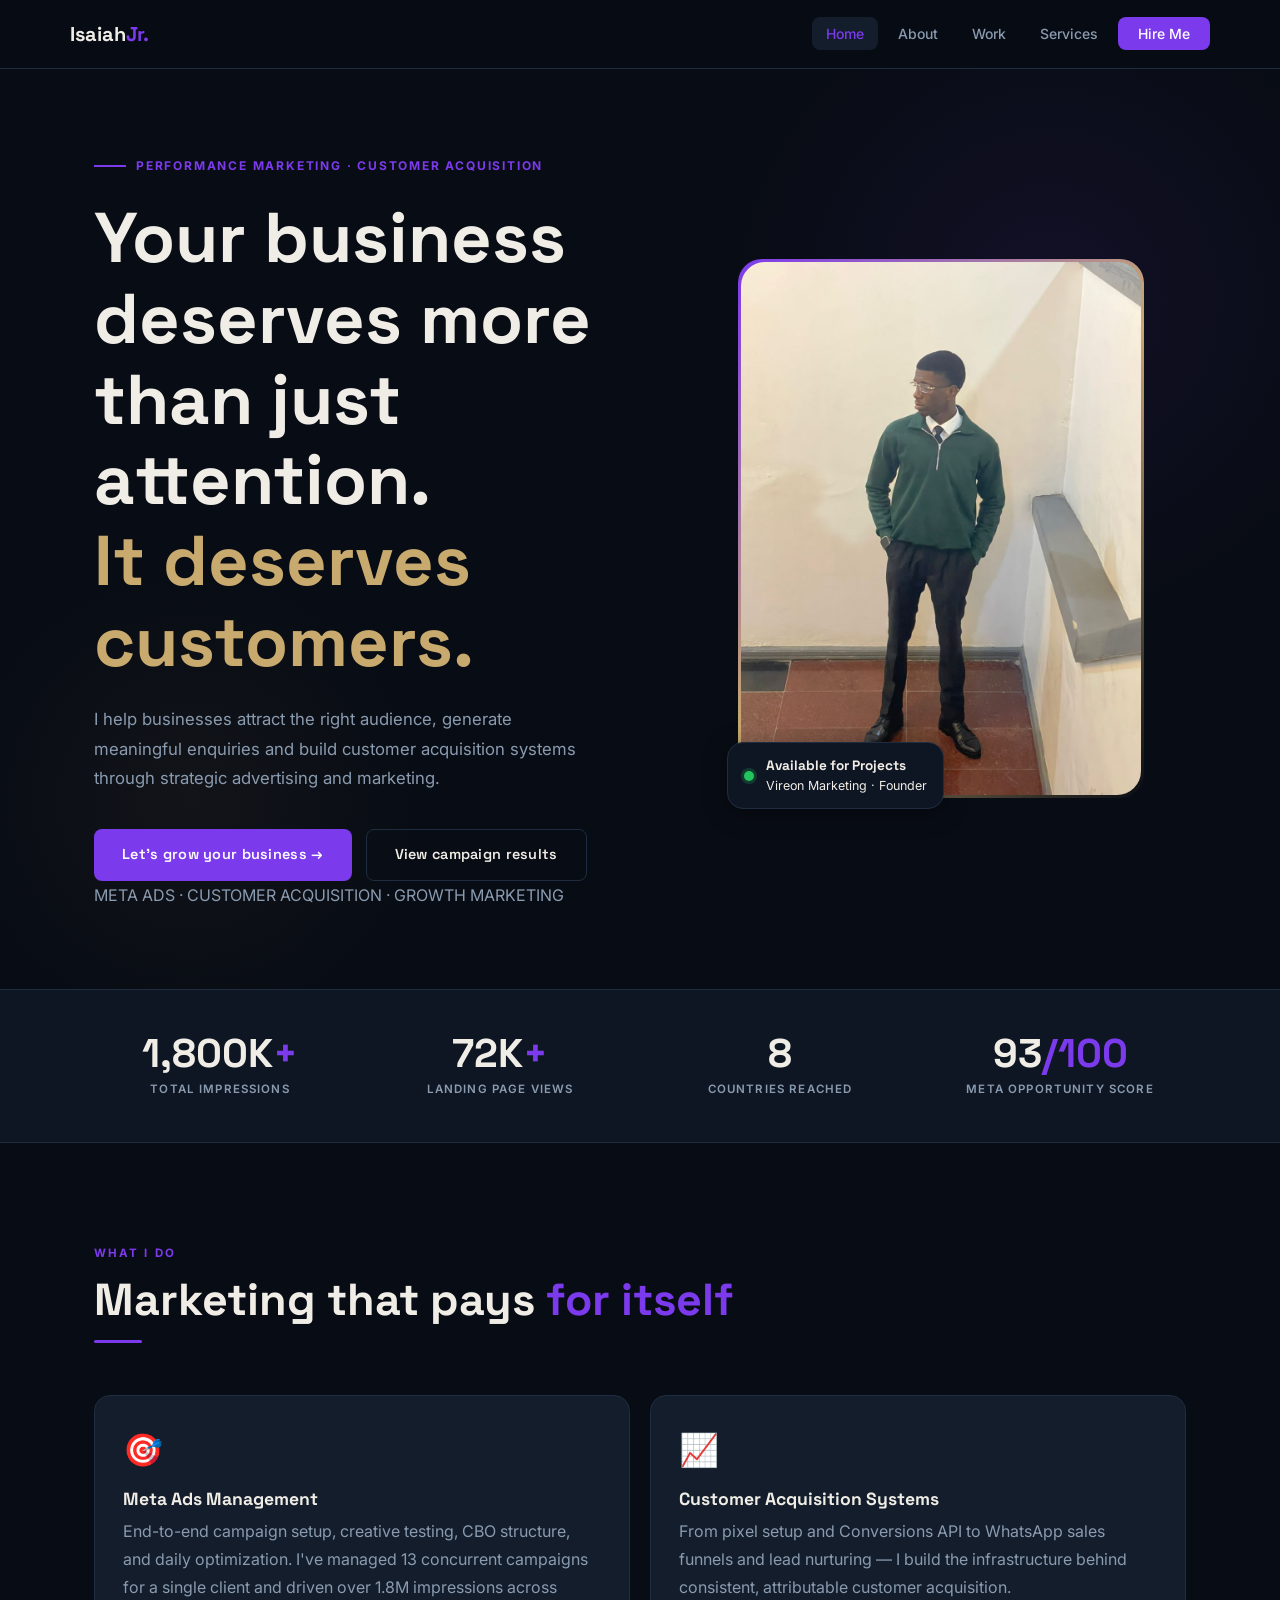
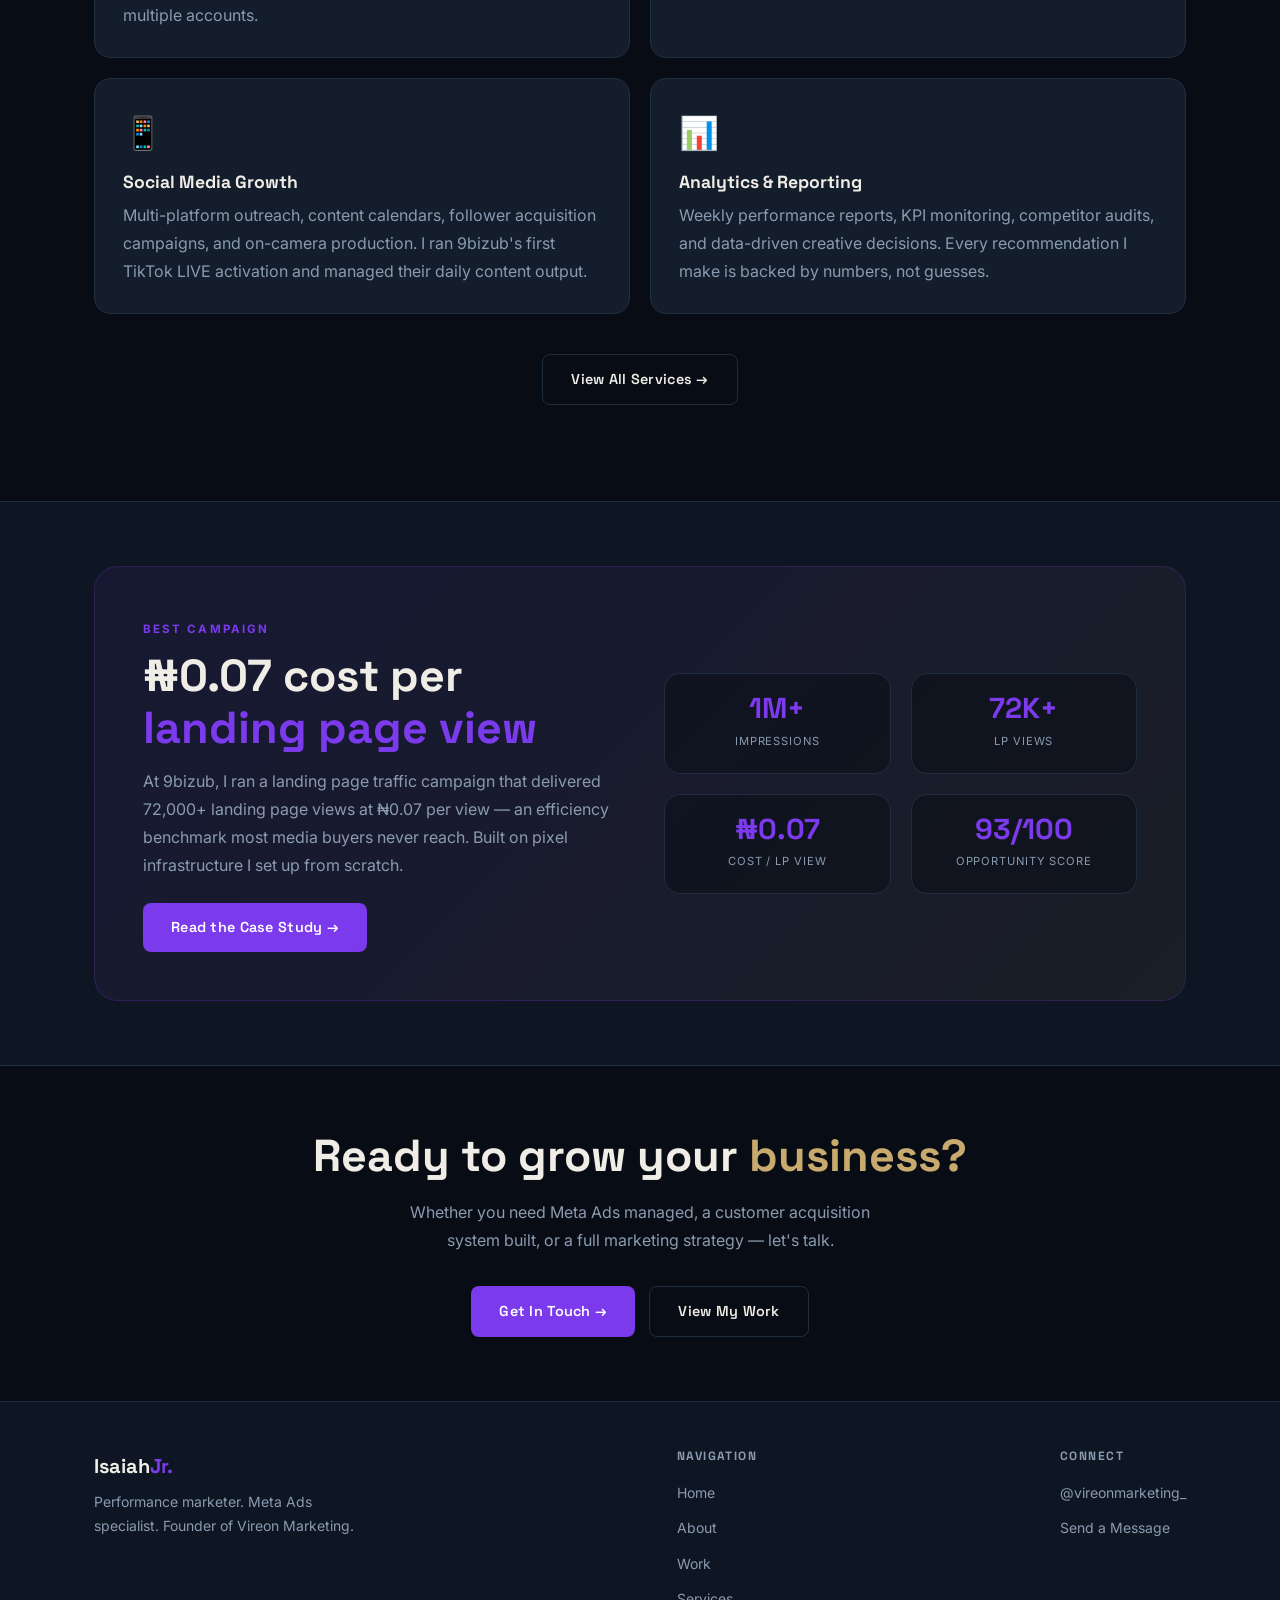
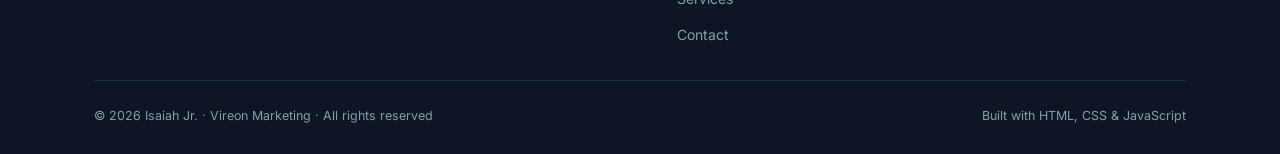
==== commit cc9785d1: "Update homepage hero for Vireon client acquisition" ====
--- a/index.html
+++ b/index.html
@@ -3,8 +3,8 @@
 <head>
   <meta charset="UTF-8" />
   <meta name="viewport" content="width=device-width, initial-scale=1.0" />
-  <title>Isaiah Jr. — Performance Marketing | Meta Ads Specialist</title>
-  <meta name="description" content="Nigerian performance marketer specialising in Meta Ads, customer acquisition, and revenue growth. Founder of Vireon Marketing." />
+  <title>Isaiah Jr. | Founder, Vireon Marketing — Customer Acquisition</title>
+  <meta name="description" content="Isaiah Jr., founder of Vireon Marketing. Strategic advertising and customer acquisition for businesses ready to turn attention into customers." />
   <link rel="stylesheet" href="css/style.css" />
 </head>
 <body>
@@ -40,19 +40,20 @@
     <div class="container">
       <div class="hero-grid">
         <div class="hero-content">
-          <div class="hero-label">Performance Marketer · Meta Ads Specialist</div>
+          <div class="hero-label">PERFORMANCE MARKETING · CUSTOMER ACQUISITION</div>
           <h1 class="hero-title">
-            I turn ad spend
-            <em>into revenue.</em>
+            Your business deserves more than just attention.
+            <em>It deserves customers.</em>
           </h1>
           <p class="hero-desc">
-            Nigerian digital marketer with a proven record of building customer acquisition systems that actually convert.
-            Founder of Vireon Marketing. Former Performance Marketing Manager at 9bizub.
+            I help businesses attract the right audience, generate meaningful enquiries and build
+            customer acquisition systems through strategic advertising and marketing.
           </p>
           <div class="hero-cta">
-            <a href="work.html" class="btn btn-red">See the Results →</a>
-            <a href="contact.html" class="btn btn-outline">Hire Me</a>
+            <a href="contact.html" class="btn btn-red">Let's grow your business →</a>
+            <a href="work.html" class="btn btn-outline">View campaign results</a>
           </div>
+          <p class="hero-services">META ADS · CUSTOMER ACQUISITION · GROWTH MARKETING</p>
         </div>
         <div class="hero-visual">
           <div class="photo-frame">
--- a/css/style.css
+++ b/css/style.css
@@ -9,8 +9,8 @@
   --bg:        #080C14;
   --bg2:       #0F1623;
   --bg3:       #131D2B;
-  --red:       #E84118;
-  --red2:      #C4360F;
+  --red:       #7C3AED;
+  --red2:      #6025C0;
   --gold:      #C8A96E;
   --gold2:     #E2C898;
   --text:      #F0EDE6;
@@ -82,24 +82,24 @@
 /* ---- BUTTONS ---- */
 .btn{display:inline-flex;align-items:center;gap:8px;padding:13px 28px;border-radius:var(--r);font-family:var(--fd);font-size:.9rem;font-weight:600;letter-spacing:.02em;transition:var(--ease);cursor:pointer}
 .btn-red{background:var(--red);color:#fff}
-.btn-red:hover{background:var(--red2);transform:translateY(-2px);box-shadow:0 8px 24px rgba(232,65,24,.35)}
+.btn-red:hover{background:var(--red2);transform:translateY(-2px);box-shadow:0 8px 24px rgba(124,58,237,.35)}
 .btn-outline{background:transparent;color:var(--text);border:1.5px solid var(--border)}
 .btn-outline:hover{border-color:var(--muted);transform:translateY(-2px)}
 
 /* ---- CARDS ---- */
 .card{background:var(--bg3);border:1px solid var(--border);border-radius:var(--rl);transition:var(--ease);overflow:hidden}
-.card:hover{border-color:rgba(232,65,24,.3);transform:translateY(-4px);box-shadow:var(--shl)}
+.card:hover{border-color:rgba(124,58,237,.3);transform:translateY(-4px);box-shadow:var(--shl)}
 
 /* ---- TAGS ---- */
 .tag{display:inline-block;font-size:.7rem;font-weight:700;letter-spacing:.08em;text-transform:uppercase;padding:4px 10px;border-radius:100px;border:1px solid}
-.tag-red{color:var(--red);border-color:rgba(232,65,24,.3);background:rgba(232,65,24,.08)}
+.tag-red{color:var(--red);border-color:rgba(124,58,237,.3);background:rgba(124,58,237,.08)}
 .tag-gold{color:var(--gold);border-color:rgba(200,169,110,.3);background:rgba(200,169,110,.08)}
 .tag-blue{color:#60A5FA;border-color:rgba(96,165,250,.3);background:rgba(96,165,250,.08)}
 .tag-green{color:var(--success);border-color:rgba(34,197,94,.3);background:rgba(34,197,94,.08)}
 
 /* ---- PAGE HERO ---- */
 .page-hero{padding:80px 0 60px;border-bottom:1px solid var(--border);position:relative;overflow:hidden}
-.page-hero::before{content:'';position:absolute;top:-60px;right:-60px;width:400px;height:400px;background:radial-gradient(circle,rgba(232,65,24,.07) 0%,transparent 70%);pointer-events:none}
+.page-hero::before{content:'';position:absolute;top:-60px;right:-60px;width:400px;height:400px;background:radial-gradient(circle,rgba(124,58,237,.07) 0%,transparent 70%);pointer-events:none}
 .page-hero h1{color:var(--text)}
 .page-hero p{max-width:580px;margin-top:16px;font-size:1.05rem}
 
@@ -124,7 +124,7 @@
    HOME PAGE
    ============================================ */
 .hero{min-height:92vh;display:flex;align-items:center;position:relative;overflow:hidden;padding:80px 0}
-.hero::before{content:'';position:absolute;top:-120px;right:-120px;width:700px;height:700px;background:radial-gradient(circle,rgba(232,65,24,.09) 0%,transparent 65%);pointer-events:none}
+.hero::before{content:'';position:absolute;top:-120px;right:-120px;width:700px;height:700px;background:radial-gradient(circle,rgba(124,58,237,.09) 0%,transparent 65%);pointer-events:none}
 .hero::after{content:'';position:absolute;bottom:-60px;left:-60px;width:500px;height:500px;background:radial-gradient(circle,rgba(200,169,110,.05) 0%,transparent 65%);pointer-events:none}
 .hero-grid{display:grid;grid-template-columns:1.1fr 1fr;align-items:center;gap:64px}
 .hero-content{position:relative;z-index:1}
@@ -157,7 +157,7 @@
 .sp-card h3{color:var(--text);margin-bottom:8px;font-size:1.1rem}
 
 /* Featured result */
-.result-banner{background:linear-gradient(135deg,rgba(232,65,24,.08),rgba(200,169,110,.06));border:1px solid rgba(232,65,24,.2);border-radius:var(--rx);padding:48px;display:grid;grid-template-columns:1fr 1fr;gap:48px;align-items:center}
+.result-banner{background:linear-gradient(135deg,rgba(124,58,237,.08),rgba(200,169,110,.06));border:1px solid rgba(124,58,237,.2);border-radius:var(--rx);padding:48px;display:grid;grid-template-columns:1fr 1fr;gap:48px;align-items:center}
 .result-nums{display:grid;grid-template-columns:repeat(2,1fr);gap:20px}
 .rnum{padding:20px;background:rgba(8,12,20,.5);border:1px solid var(--border);border-radius:var(--rl);text-align:center}
 .rnum-val{font-family:var(--fd);font-size:1.8rem;font-weight:700;color:var(--red);line-height:1;display:block;margin-bottom:4px}
@@ -222,7 +222,7 @@
    ============================================ */
 .services-grid{display:grid;grid-template-columns:repeat(2,1fr);gap:24px}
 .service-card{padding:36px}
-.service-num{font-family:var(--fd);font-size:2.5rem;font-weight:700;color:rgba(232,65,24,.15);line-height:1;margin-bottom:16px}
+.service-num{font-family:var(--fd);font-size:2.5rem;font-weight:700;color:rgba(124,58,237,.15);line-height:1;margin-bottom:16px}
 .service-card h3{color:var(--text);margin-bottom:12px}
 .service-list{margin-top:16px;display:flex;flex-direction:column;gap:8px}
 .service-item{font-size:.875rem;color:var(--muted);display:flex;gap:8px}
@@ -252,7 +252,7 @@
 .fg label{display:block;font-size:.78rem;font-weight:700;letter-spacing:.06em;text-transform:uppercase;color:var(--muted);margin-bottom:7px}
 .fi{width:100%;background:var(--bg2);border:1.5px solid var(--border);border-radius:var(--r);padding:12px 16px;color:var(--text);font-size:.95rem;transition:var(--ease);outline:none}
 .fi::placeholder{color:var(--muted)}
-.fi:focus{border-color:var(--red);box-shadow:0 0 0 3px rgba(232,65,24,.1)}
+.fi:focus{border-color:var(--red);box-shadow:0 0 0 3px rgba(124,58,237,.1)}
 textarea.fi{min-height:130px;resize:vertical}
 .fg.error .fi{border-color:var(--danger)}
 .err-msg{display:none;font-size:.78rem;color:var(--danger);margin-top:5px}
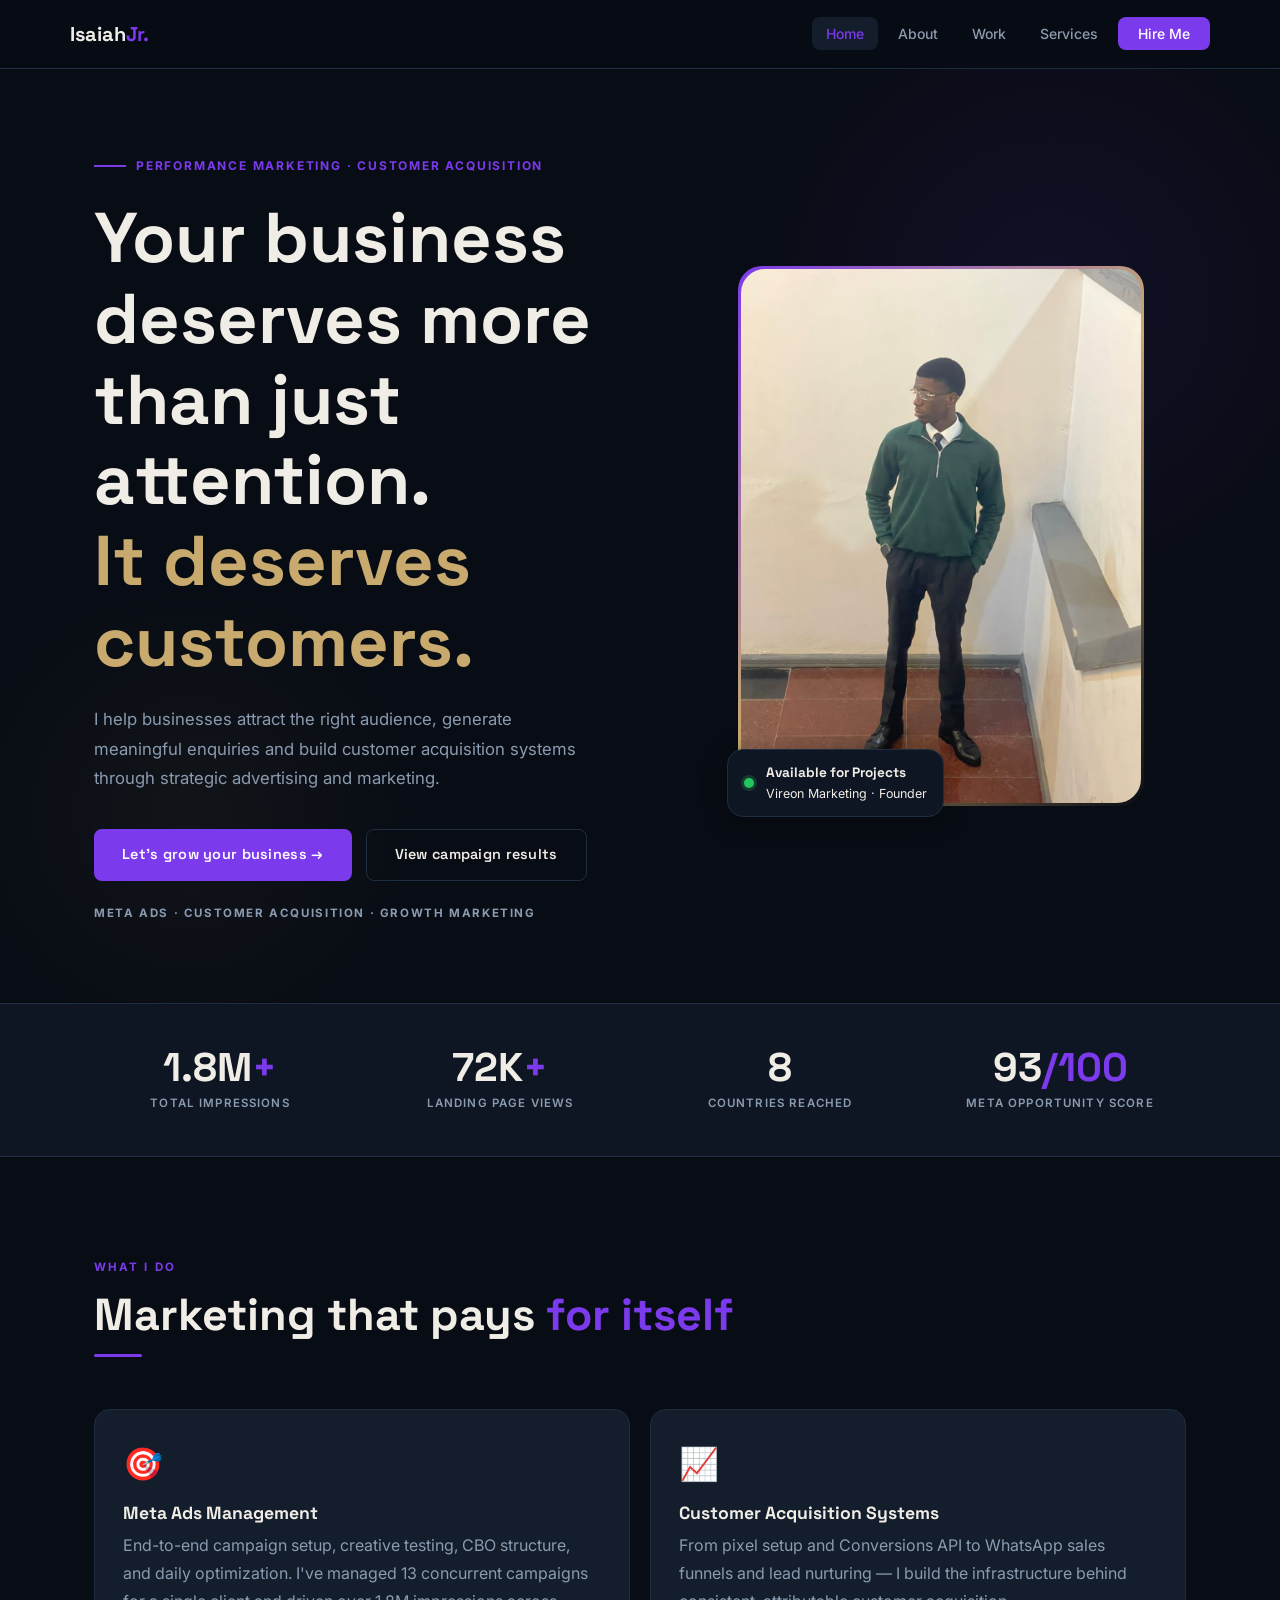
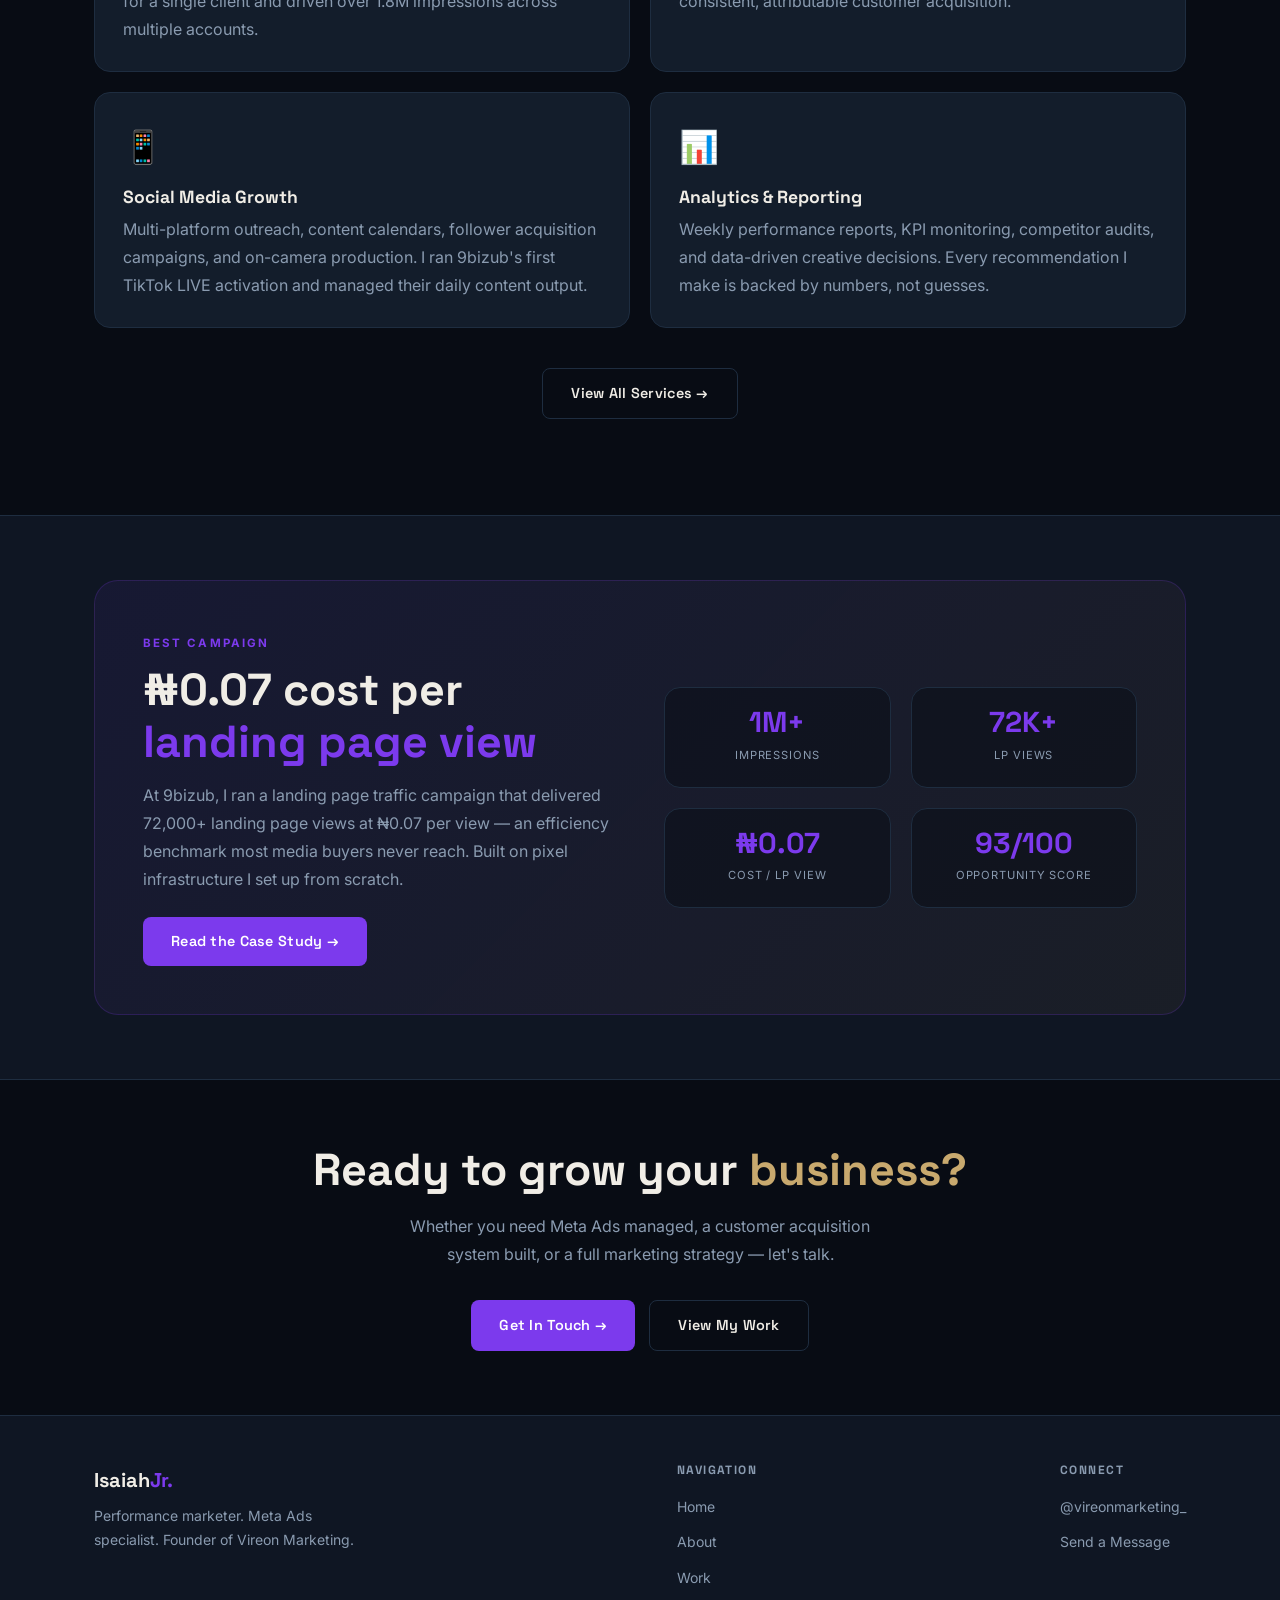
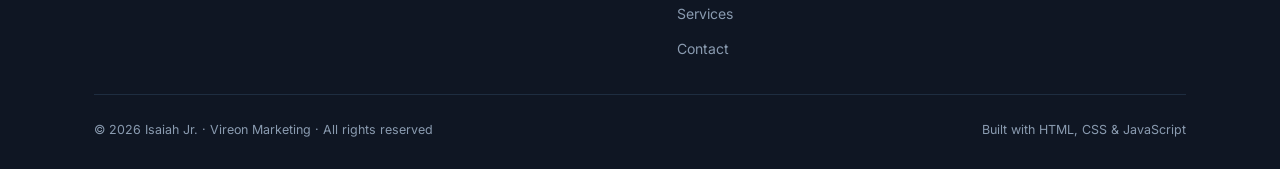
==== commit 1ccdd1a0: "Correct homepage impressions display to 1.8M+" ====
--- a/index.html
+++ b/index.html
@@ -76,7 +76,7 @@
     <div class="container">
       <div class="stats-grid">
         <div class="stat-item">
-          <div class="stat-num" data-count="1800" data-suffix="K+">1,800K<span class="suf">+</span></div>
+          <div class="stat-num">1.8M<span class="suf">+</span></div>
           <div class="stat-lbl">Total Impressions</div>
         </div>
         <div class="stat-item">
--- a/css/style.css
+++ b/css/style.css
@@ -134,6 +134,7 @@
 .hero-title em{color:var(--gold);font-style:normal;display:block}
 .hero-desc{font-size:1.05rem;max-width:500px;margin-bottom:36px}
 .hero-cta{display:flex;gap:14px;flex-wrap:wrap}
+.hero-services{margin-top:22px;font-size:.72rem;font-weight:700;letter-spacing:.14em;color:var(--muted)}
 .hero-visual{position:relative;z-index:1;display:flex;justify-content:center}
 .photo-frame{position:relative;display:inline-block}
 .photo-frame::before{content:'';position:absolute;inset:-3px;background:linear-gradient(135deg,var(--red),var(--gold),transparent);border-radius:var(--rx);z-index:-1}
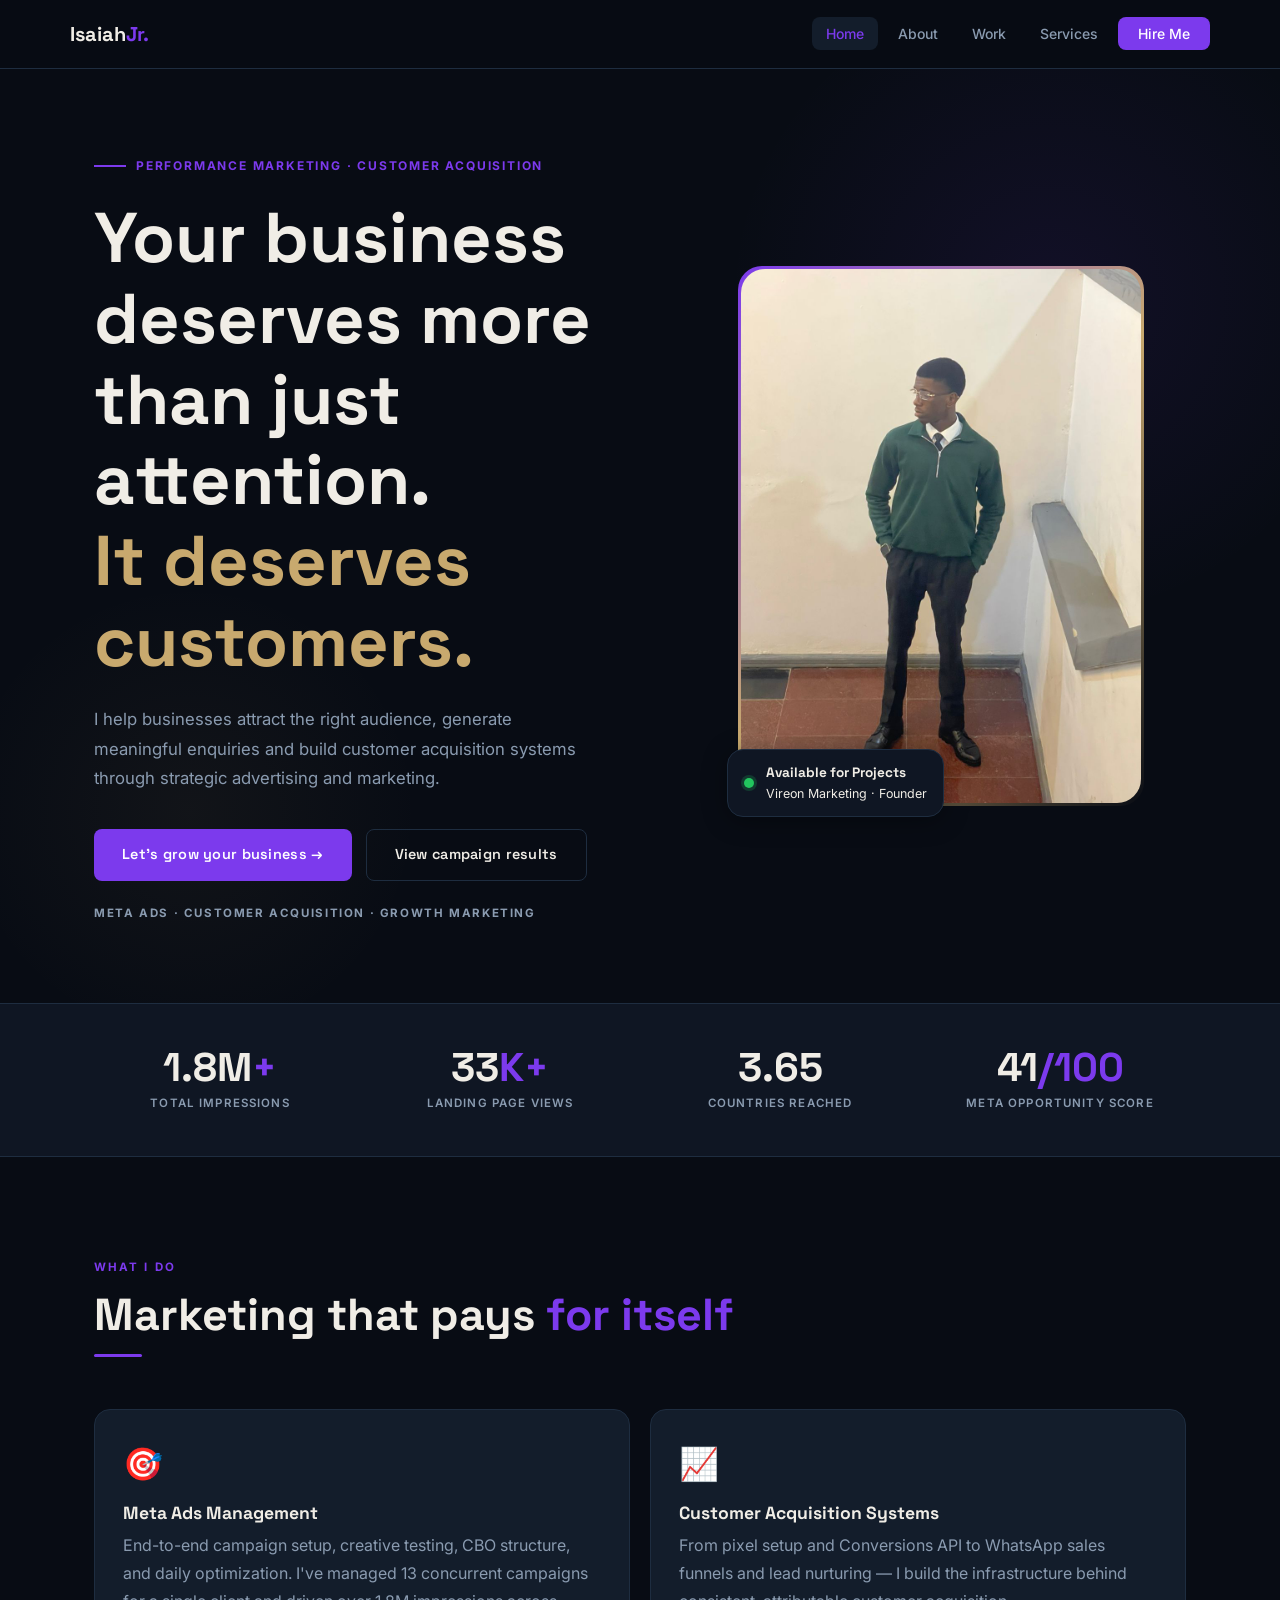
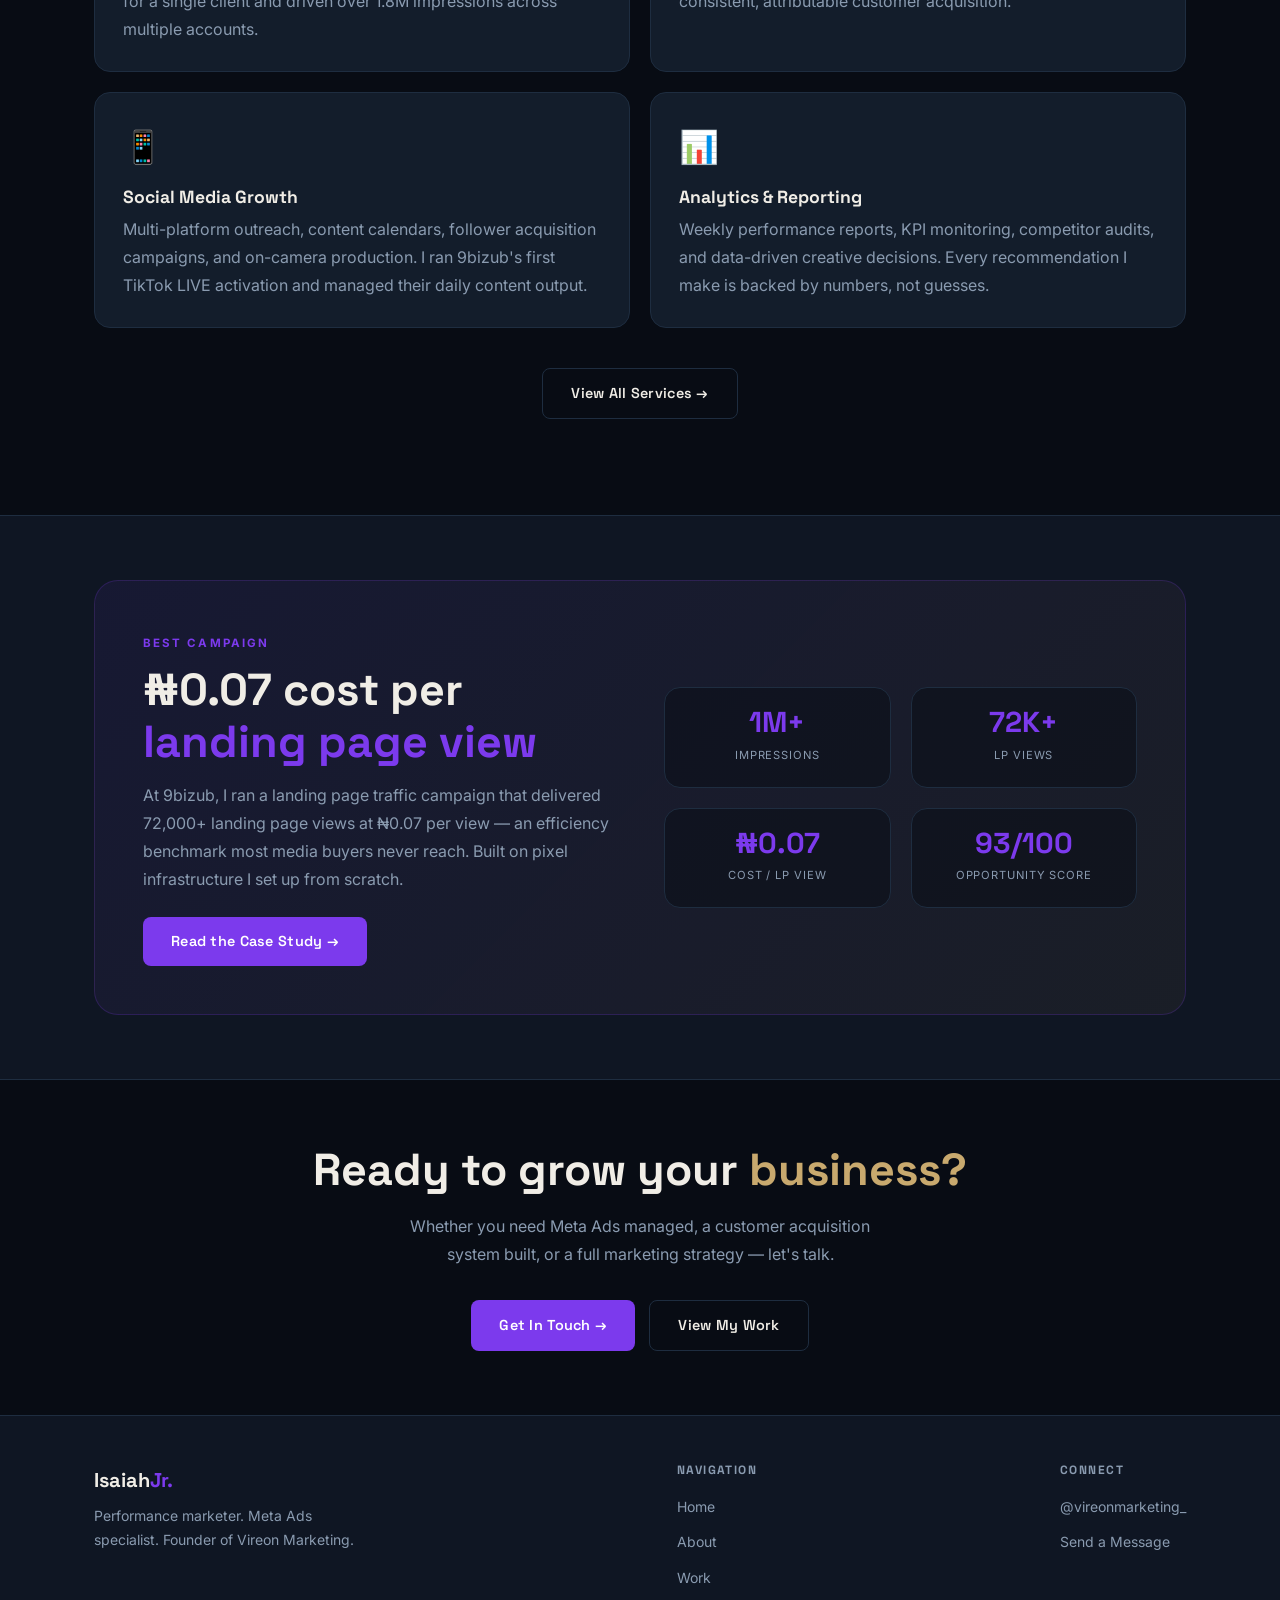
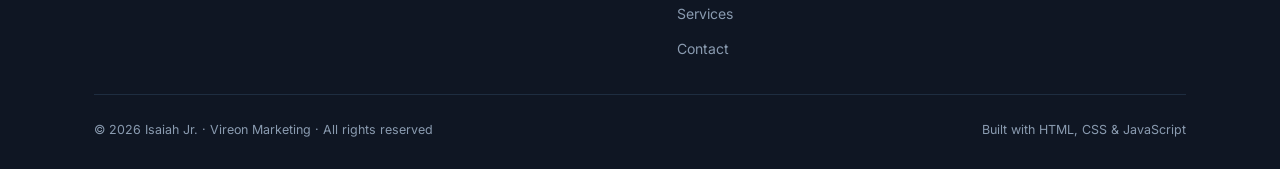
==== commit 58132b36: "Fix case-sensitive JavaScript asset path" ====
--- a/index.html
+++ b/index.html
@@ -203,6 +203,6 @@
   </div>
 </footer>
 
-<script src="js/main.js"></script>
+<script src="Js/main.js"></script>
 </body>
 </html>
